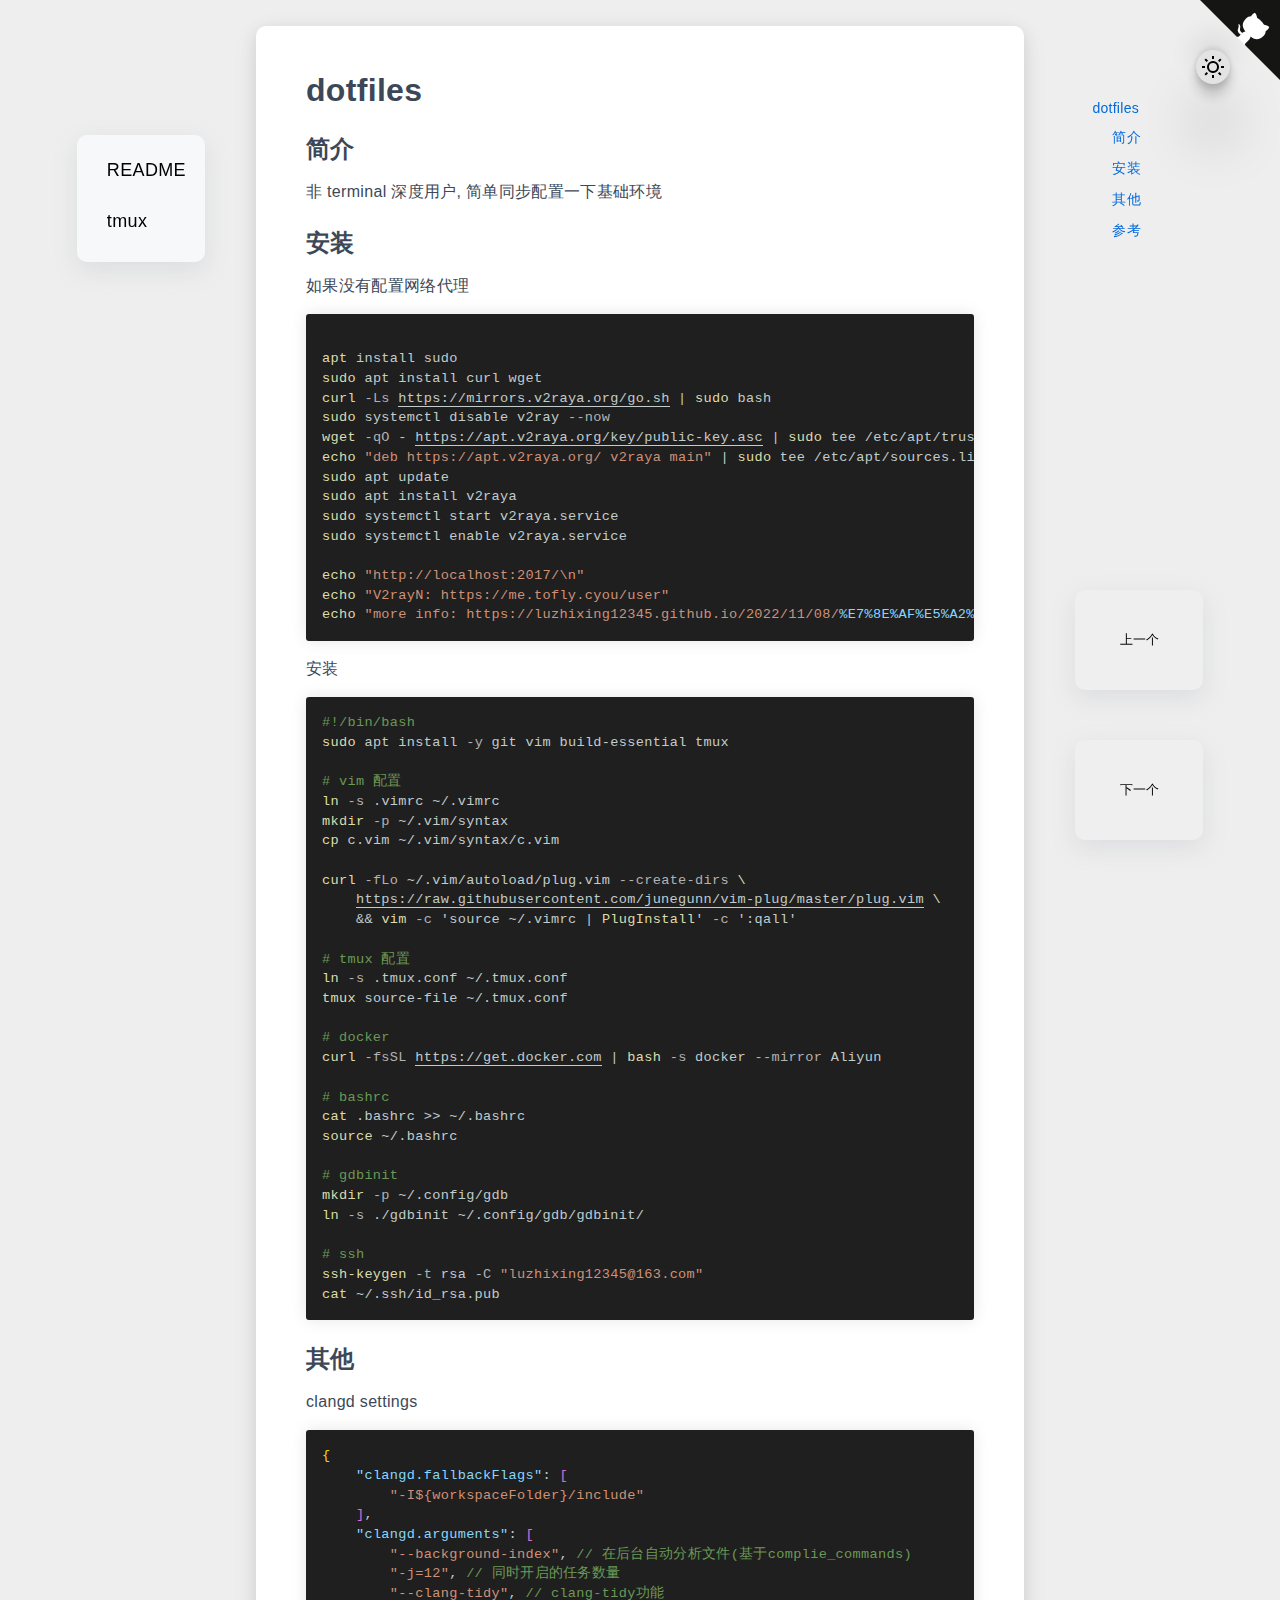
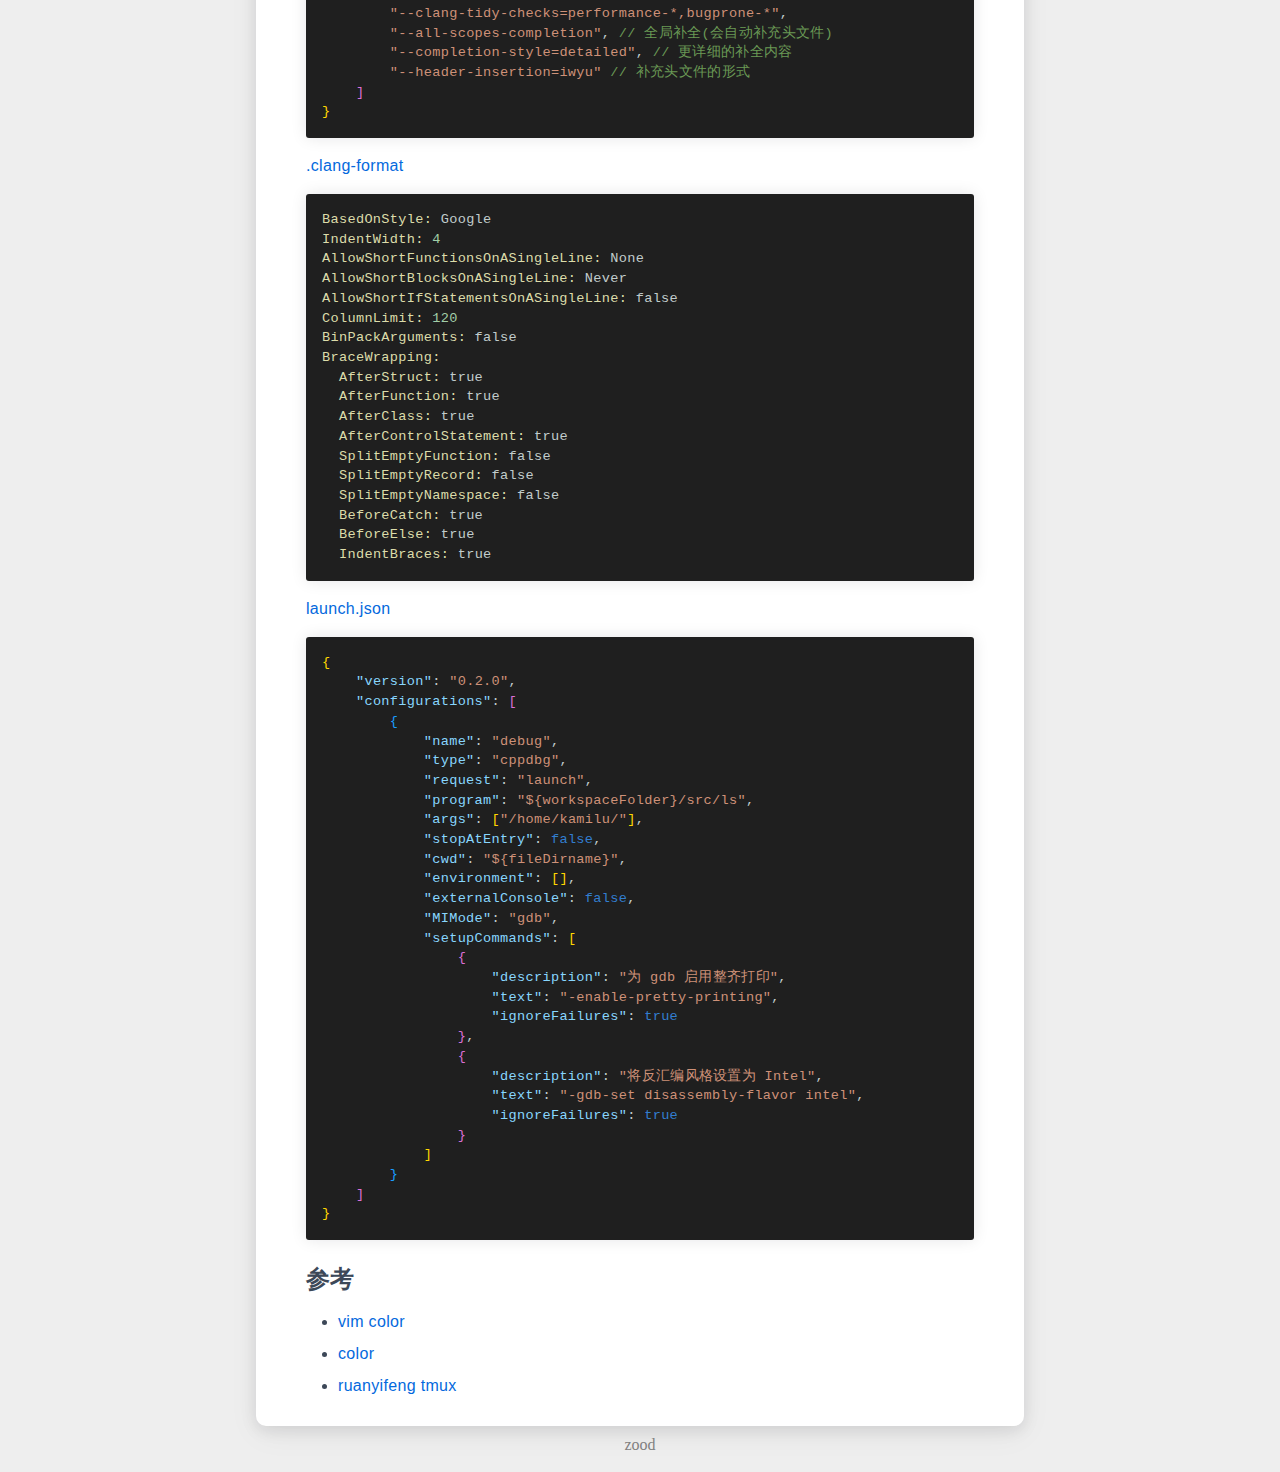
==== docs/articles/md-docs/README/index.html @ 0e67068f "[docs] : update tmux" ====
<!DOCTYPE html>
<html lang="en">

<head>
    <meta charset="UTF-8">
    <meta http-equiv="Content-Type" content="text/html; charset=utf-8" />
    <meta name="viewport" content="width=device-width, initial-scale=1.0">
    <title>
        Document
    </title>
    <link rel='stylesheet' href=../../../css/index.css />
    <link rel='stylesheet' href=../../../css/shell.css /><link rel='stylesheet' href=../../../css/json.css />
    <link rel="icon" href="https://raw.githubusercontent.com/learner-lu/picbed/master/logo.png">
</head>

<body class="light">
    <a href="https://github.com/luzhixing12345/dotfiles.git" target="_blank" class="github-corner" aria-label="View source on GitHub"><svg width="80" height="80" viewBox="0 0 250 250" style="fill:#151513; color:#fff; position: absolute; top: 0; border: 0; right: 0;" aria-hidden="true"><path d="M0,0 L115,115 L130,115 L142,142 L250,250 L250,0 Z"></path><path d="M128.3,109.0 C113.8,99.7 119.0,89.6 119.0,89.6 C122.0,82.7 120.5,78.6 120.5,78.6 C119.2,72.0 123.4,76.3 123.4,76.3 C127.3,80.9 125.5,87.3 125.5,87.3 C122.9,97.6 130.6,101.9 134.4,103.2" fill="currentColor" style="transform-origin: 130px 106px;" class="octo-arm"></path><path d="M115.0,115.0 C114.9,115.1 118.7,116.5 119.8,115.4 L133.7,101.6 C136.9,99.2 139.9,98.4 142.2,98.6 C133.8,88.0 127.5,74.4 143.8,58.0 C148.5,53.4 154.0,51.2 159.7,51.0 C160.3,49.4 163.2,43.6 171.4,40.1 C171.4,40.1 176.1,42.5 178.8,56.2 C183.1,58.6 187.2,61.8 190.9,65.4 C194.5,69.0 197.7,73.2 200.1,77.6 C213.8,80.2 216.3,84.9 216.3,84.9 C212.7,93.1 206.9,96.0 205.4,96.6 C205.1,102.4 203.0,107.8 198.3,112.5 C181.9,128.9 168.3,122.5 157.7,114.1 C157.9,116.9 156.7,120.9 152.7,124.9 L141.0,136.5 C139.8,137.7 141.6,141.9 141.8,141.8 Z" fill="currentColor" class="octo-body"></path></svg></a><style>.github-corner:hover .octo-arm{animation:octocat-wave 560ms ease-in-out}@keyframes octocat-wave{0%,100%{transform:rotate(0)}20%,60%{transform:rotate(-25deg)}40%,80%{transform:rotate(10deg)}}@media (max-width:500px){.github-corner:hover .octo-arm{animation:none}.github-corner .octo-arm{animation:octocat-wave 560ms ease-in-out}}</style>
    <div class="header-navigator"><ul><li><a href="#h1-0">dotfiles</a><ul><li><a href="#h2-1">简介</a></li></ul><ul><li><a href="#h2-2">安装</a></li></ul><ul><li><a href="#h2-3">其他</a></li></ul><ul><li><a href="#h2-4">参考</a></li></ul></li></ul></div><div class='markdown-body'><h1 id="h1-0">dotfiles</h1><h2 id="h2-1">简介</h2><p>非 terminal 深度用户, 简单同步配置一下基础环境</p><h2 id="h2-2">安装</h2><p>如果没有配置网络代理</p><pre class="language-shell"><code><span class="Token LF">
</span><span class="Token Program ID">apt</span><span class="Token SPACE"> </span><span class="Token ID">install</span><span class="Token SPACE"> </span><span class="Token ID">sudo</span><span class="Token LF">
</span><span class="Token Program ID">sudo</span><span class="Token SPACE"> </span><span class="Token ID">apt</span><span class="Token SPACE"> </span><span class="Token ID">install</span><span class="Token SPACE"> </span><span class="Token ID">curl</span><span class="Token SPACE"> </span><span class="Token ID">wget</span><span class="Token LF">
</span><span class="Token Program ID">curl</span><span class="Token SPACE"> </span><span class="Token OPTION">-Ls</span><span class="Token SPACE"> </span><span class="Url Token ID">https://mirrors.v2raya.org/go.sh</span><span class="Token SPACE"> </span><span class="Token PIPE">|</span><span class="Token SPACE"> </span><span class="Token Program ID">sudo</span><span class="Token SPACE"> </span><span class="Token ID">bash</span><span class="Token LF">
</span><span class="Token Program ID">sudo</span><span class="Token SPACE"> </span><span class="Token ID">systemctl</span><span class="Token SPACE"> </span><span class="Token ID">disable</span><span class="Token SPACE"> </span><span class="Token ID">v2ray</span><span class="Token SPACE"> </span><span class="Token OPTION">--now</span><span class="Token LF">
</span><span class="Token Program ID">wget</span><span class="Token SPACE"> </span><span class="Token OPTION">-qO</span><span class="Token SPACE"> </span><span class="Token MINUS">-</span><span class="Token SPACE"> </span><span class="Url Token ID">https://apt.v2raya.org/key/public-key.asc</span><span class="Token SPACE"> </span><span class="Token PIPE">|</span><span class="Token SPACE"> </span><span class="Token Program ID">sudo</span><span class="Token SPACE"> </span><span class="Token ID">tee</span><span class="Token SPACE"> </span><span class="Token PATH">/etc/apt/trusted.gpg.d/v2raya.asc</span><span class="Token LF">
</span><span class="Token Program ID">echo</span><span class="Token SPACE"> </span><span class="String Token STRING">&quot;deb https://apt.v2raya.org/ v2raya main&quot;</span><span class="Token SPACE"> </span><span class="Token PIPE">|</span><span class="Token SPACE"> </span><span class="Token Program ID">sudo</span><span class="Token SPACE"> </span><span class="Token ID">tee</span><span class="Token SPACE"> </span><span class="Token PATH">/etc/apt/sources.list.d/v2raya.list</span><span class="Token LF">
</span><span class="Token Program ID">sudo</span><span class="Token SPACE"> </span><span class="Token ID">apt</span><span class="Token SPACE"> </span><span class="Token ID">update</span><span class="Token LF">
</span><span class="Token Program ID">sudo</span><span class="Token SPACE"> </span><span class="Token ID">apt</span><span class="Token SPACE"> </span><span class="Token ID">install</span><span class="Token SPACE"> </span><span class="Token ID">v2raya</span><span class="Token LF">
</span><span class="Token Program ID">sudo</span><span class="Token SPACE"> </span><span class="Token ID">systemctl</span><span class="Token SPACE"> </span><span class="Token ID">start</span><span class="Token SPACE"> </span><span class="Token ID">v2raya.service</span><span class="Token LF">
</span><span class="Token Program ID">sudo</span><span class="Token SPACE"> </span><span class="Token ID">systemctl</span><span class="Token SPACE"> </span><span class="Token ID">enable</span><span class="Token SPACE"> </span><span class="Token ID">v2raya.service</span><span class="Token LF">
</span><span class="Token LF">
</span><span class="Token Program ID">echo</span><span class="Token SPACE"> </span><span class="String Token STRING">&quot;http://localhost:2017/</span><span class="String Token Control STRING">\n</span><span class="String Token STRING">&quot;</span><span class="Token LF">
</span><span class="Token Program ID">echo</span><span class="Token SPACE"> </span><span class="String Token STRING">&quot;V2rayN: https://me.tofly.cyou/user&quot;</span><span class="Token LF">
</span><span class="Token Program ID">echo</span><span class="Token SPACE"> </span><span class="String Token STRING">&quot;more info: https://luzhixing12345.github.io/2022/11/08/</span><span class="String Token Format STRING">%E7</span><span class="String Token Format STRING">%8E</span><span class="String Token Format STRING">%AF</span><span class="String Token Format STRING">%E5</span><span class="String Token Format STRING">%A2</span><span class="String Token Format STRING">%83</span><span class="String Token Format STRING">%E9</span><span class="String Token Format STRING">%85</span><span class="String Token Format STRING">%8</span><span class="String Token STRING">D</span><span class="String Token Format STRING">%E7</span><span class="String Token STRING">%BD</span><span class="String Token Format STRING">%AE</span><span class="String Token STRING">/Linux</span><span class="String Token Format STRING">%E4</span><span class="String Token STRING">%BB</span><span class="String Token Format STRING">%A3</span><span class="String Token Format STRING">%E7</span><span class="String Token Format STRING">%90</span><span class="String Token Format STRING">%86</span><span class="String Token Format STRING">%E9</span><span class="String Token Format STRING">%85</span><span class="String Token Format STRING">%8</span><span class="String Token STRING">D</span><span class="String Token Format STRING">%E7</span><span class="String Token STRING">%BD</span><span class="String Token Format STRING">%AE</span><span class="String Token STRING">/&quot;</span></code></pre><p>安装</p><pre class="language-shell"><code><span class="Token COMMENT">#!/bin/bash</span><span class="Token LF">
</span><span class="Token Program ID">sudo</span><span class="Token SPACE"> </span><span class="Token ID">apt</span><span class="Token SPACE"> </span><span class="Token ID">install</span><span class="Token SPACE"> </span><span class="Token OPTION">-y</span><span class="Token SPACE"> </span><span class="Token ID">git</span><span class="Token SPACE"> </span><span class="Token ID">vim</span><span class="Token SPACE"> </span><span class="Token ID">build-essential</span><span class="Token SPACE"> </span><span class="Token ID">tmux</span><span class="Token LF">
</span><span class="Token LF">
</span><span class="Token COMMENT"># vim 配置</span><span class="Token LF">
</span><span class="Token Program ID">ln</span><span class="Token SPACE"> </span><span class="Token OPTION">-s</span><span class="Token SPACE"> </span><span class="Token ID">.vimrc</span><span class="Token SPACE"> </span><span class="Token TILDE">~</span><span class="Token PATH">/.vimrc</span><span class="Token LF">
</span><span class="Token Program ID">mkdir</span><span class="Token SPACE"> </span><span class="Token OPTION">-p</span><span class="Token SPACE"> </span><span class="Token TILDE">~</span><span class="Token PATH">/.vim/syntax</span><span class="Token LF">
</span><span class="Token Program ID">cp</span><span class="Token SPACE"> </span><span class="Token ID">c.vim</span><span class="Token SPACE"> </span><span class="Token TILDE">~</span><span class="Token PATH">/.vim/syntax/c.vim</span><span class="Token LF">
</span><span class="Token LF">
</span><span class="Token Program ID">curl</span><span class="Token SPACE"> </span><span class="Token OPTION">-fLo</span><span class="Token SPACE"> </span><span class="Token TILDE">~</span><span class="Token PATH">/.vim/autoload/plug.vim</span><span class="Token SPACE"> </span><span class="Token OPTION">--create-dirs</span><span class="Token SPACE"> </span><span class="Token BACK_SLASH">\</span><span class="Token LF">
</span><span class="Token SPACE">    </span><span class="Url Token ID">https://raw.githubusercontent.com/junegunn/vim-plug/master/plug.vim</span><span class="Token SPACE"> </span><span class="Token BACK_SLASH">\</span><span class="Token LF">
</span><span class="Token SPACE">    </span><span class="Token AND">&amp;&amp;</span><span class="Token SPACE"> </span><span class="Token Program ID">vim</span><span class="Token SPACE"> </span><span class="Token OPTION">-c</span><span class="Token SPACE"> </span><span class="Token APOSTROPHE">&#x27;</span><span class="Token ID">source</span><span class="Token SPACE"> </span><span class="Token TILDE">~</span><span class="Token PATH">/.vimrc</span><span class="Token SPACE"> </span><span class="Token PIPE">|</span><span class="Token SPACE"> </span><span class="Token Program ID">PlugInstall</span><span class="Token APOSTROPHE">&#x27;</span><span class="Token SPACE"> </span><span class="Token OPTION">-c</span><span class="Token SPACE"> </span><span class="Token APOSTROPHE">&#x27;</span><span class="Token COLON">:</span><span class="Token ID">qall</span><span class="Token APOSTROPHE">&#x27;</span><span class="Token LF">
</span><span class="Token LF">
</span><span class="Token COMMENT"># tmux 配置</span><span class="Token LF">
</span><span class="Token Program ID">ln</span><span class="Token SPACE"> </span><span class="Token OPTION">-s</span><span class="Token SPACE"> </span><span class="Token ID">.tmux.conf</span><span class="Token SPACE"> </span><span class="Token TILDE">~</span><span class="Token PATH">/.tmux.conf</span><span class="Token LF">
</span><span class="Token Program ID">tmux</span><span class="Token SPACE"> </span><span class="Token ID">source-file</span><span class="Token SPACE"> </span><span class="Token TILDE">~</span><span class="Token PATH">/.tmux.conf</span><span class="Token LF">
</span><span class="Token LF">
</span><span class="Token COMMENT"># docker</span><span class="Token LF">
</span><span class="Token Program ID">curl</span><span class="Token SPACE"> </span><span class="Token OPTION">-fsSL</span><span class="Token SPACE"> </span><span class="Url Token ID">https://get.docker.com</span><span class="Token SPACE"> </span><span class="Token PIPE">|</span><span class="Token SPACE"> </span><span class="Token Program ID">bash</span><span class="Token SPACE"> </span><span class="Token OPTION">-s</span><span class="Token SPACE"> </span><span class="Token ID">docker</span><span class="Token SPACE"> </span><span class="Token OPTION">--mirror</span><span class="Token SPACE"> </span><span class="Token ID">Aliyun</span><span class="Token LF">
</span><span class="Token LF">
</span><span class="Token COMMENT"># bashrc</span><span class="Token LF">
</span><span class="Token Program ID">cat</span><span class="Token SPACE"> </span><span class="Token ID">.bashrc</span><span class="Token SPACE"> </span><span class="Token SHR">&gt;&gt;</span><span class="Token SPACE"> </span><span class="Token TILDE">~</span><span class="Token PATH">/.bashrc</span><span class="Token LF">
</span><span class="Token Program ID">source</span><span class="Token SPACE"> </span><span class="Token TILDE">~</span><span class="Token PATH">/.bashrc</span><span class="Token LF">
</span><span class="Token LF">
</span><span class="Token COMMENT"># gdbinit</span><span class="Token LF">
</span><span class="Token Program ID">mkdir</span><span class="Token SPACE"> </span><span class="Token OPTION">-p</span><span class="Token SPACE"> </span><span class="Token TILDE">~</span><span class="Token PATH">/.config/gdb</span><span class="Token LF">
</span><span class="Token Program ID">ln</span><span class="Token SPACE"> </span><span class="Token OPTION">-s</span><span class="Token SPACE"> </span><span class="Token PATH">./gdbinit</span><span class="Token SPACE"> </span><span class="Token TILDE">~</span><span class="Token PATH">/.config/gdb/gdbinit/</span><span class="Token LF">
</span><span class="Token LF">
</span><span class="Token COMMENT"># ssh</span><span class="Token LF">
</span><span class="Token Program ID">ssh-keygen</span><span class="Token SPACE"> </span><span class="Token OPTION">-t</span><span class="Token SPACE"> </span><span class="Token ID">rsa</span><span class="Token SPACE"> </span><span class="Token OPTION">-C</span><span class="Token SPACE"> </span><span class="String Token STRING">&quot;luzhixing12345@163.com&quot;</span><span class="Token LF">
</span><span class="Token Program ID">cat</span><span class="Token SPACE"> </span><span class="Token TILDE">~</span><span class="Token PATH">/.ssh/id_rsa.pub</span><span class="Token LF">
</span></code></pre><h2 id="h2-3">其他</h2><p>clangd settings</p><pre class="language-json"><code><span class="Token BraceDepth-0 Object LCURLY_BRACE">{</span><span class="Token Object LF">
</span><span class="Token Object SPACE">    </span><span class="String Token Pair Key STRING">&quot;clangd.fallbackFlags&quot;</span><span class="Token Pair COLON">:</span><span class="Token Pair SPACE"> </span><span class="BraceDepth-1 Token Pair Array LSQUAR_PAREN">[</span><span class="Token Pair Array LF">
</span><span class="Token Pair Array SPACE">        </span><span class="String Token STRING">&quot;-I${workspaceFolder}/include&quot;</span><span class="String Token LF">
</span><span class="String Token SPACE">    </span><span class="BraceDepth-1 Token Pair Array RSQUAR_PAREN">]</span><span class="Token Object COMMA">,</span><span class="Token Object LF">
</span><span class="Token Object SPACE">    </span><span class="String Token Pair Key STRING">&quot;clangd.arguments&quot;</span><span class="Token Pair COLON">:</span><span class="Token Pair SPACE"> </span><span class="BraceDepth-1 Token Pair Array LSQUAR_PAREN">[</span><span class="Token Pair Array LF">
</span><span class="Token Pair Array SPACE">        </span><span class="String Token STRING">&quot;--background-index&quot;</span><span class="Token Pair Array COMMA">,</span><span class="Token Pair Array SPACE"> </span><span class="Token Pair Array COMMENT">// 在后台自动分析文件(基于complie_commands)</span><span class="Token Pair Array LF">
</span><span class="Token Pair Array SPACE">        </span><span class="String Token STRING">&quot;-j=12&quot;</span><span class="Token Pair Array COMMA">,</span><span class="Token Pair Array SPACE"> </span><span class="Token Pair Array COMMENT">// 同时开启的任务数量</span><span class="Token Pair Array LF">
</span><span class="Token Pair Array SPACE">        </span><span class="String Token STRING">&quot;--clang-tidy&quot;</span><span class="Token Pair Array COMMA">,</span><span class="Token Pair Array SPACE"> </span><span class="Token Pair Array COMMENT">// clang-tidy功能</span><span class="Token Pair Array LF">
</span><span class="Token Pair Array SPACE">        </span><span class="String Token STRING">&quot;--clang-tidy-checks=performance-*,bugprone-*&quot;</span><span class="Token Pair Array COMMA">,</span><span class="Token Pair Array LF">
</span><span class="Token Pair Array SPACE">        </span><span class="String Token STRING">&quot;--all-scopes-completion&quot;</span><span class="Token Pair Array COMMA">,</span><span class="Token Pair Array SPACE"> </span><span class="Token Pair Array COMMENT">// 全局补全(会自动补充头文件)</span><span class="Token Pair Array LF">
</span><span class="Token Pair Array SPACE">        </span><span class="String Token STRING">&quot;--completion-style=detailed&quot;</span><span class="Token Pair Array COMMA">,</span><span class="Token Pair Array SPACE"> </span><span class="Token Pair Array COMMENT">// 更详细的补全内容</span><span class="Token Pair Array LF">
</span><span class="Token Pair Array SPACE">        </span><span class="String Token STRING">&quot;--header-insertion=iwyu&quot;</span><span class="String Token SPACE"> </span><span class="String Token COMMENT">// 补充头文件的形式</span><span class="String Token LF">
</span><span class="String Token SPACE">    </span><span class="BraceDepth-1 Token Pair Array RSQUAR_PAREN">]</span><span class="Token Pair Array LF">
</span><span class="Token BraceDepth-0 Object RCURLY_BRACE">}</span></code></pre><p><a href="./.clang-format" target="_blank">.clang-format</a></p><pre class="language-shell"><code><span class="Token Program ID">BasedOnStyle:</span><span class="Token SPACE"> </span><span class="Token ID">Google</span><span class="Token LF">
</span><span class="Token Program ID">IndentWidth:</span><span class="Token SPACE"> </span><span class="Token NUMBER">4</span><span class="Token LF">
</span><span class="Token Program ID">AllowShortFunctionsOnASingleLine:</span><span class="Token SPACE"> </span><span class="Token ID">None</span><span class="Token LF">
</span><span class="Token Program ID">AllowShortBlocksOnASingleLine:</span><span class="Token SPACE"> </span><span class="Token ID">Never</span><span class="Token LF">
</span><span class="Token Program ID">AllowShortIfStatementsOnASingleLine:</span><span class="Token SPACE"> </span><span class="Token ID">false</span><span class="Token LF">
</span><span class="Token Program ID">ColumnLimit:</span><span class="Token SPACE"> </span><span class="Token NUMBER">120</span><span class="Token LF">
</span><span class="Token Program ID">BinPackArguments:</span><span class="Token SPACE"> </span><span class="Token ID">false</span><span class="Token LF">
</span><span class="Token Program ID">BraceWrapping:</span><span class="Token LF">
</span><span class="Token SPACE">  </span><span class="Token Program ID">AfterStruct:</span><span class="Token SPACE"> </span><span class="Token ID">true</span><span class="Token LF">
</span><span class="Token SPACE">  </span><span class="Token Program ID">AfterFunction:</span><span class="Token SPACE"> </span><span class="Token ID">true</span><span class="Token LF">
</span><span class="Token SPACE">  </span><span class="Token Program ID">AfterClass:</span><span class="Token SPACE"> </span><span class="Token ID">true</span><span class="Token LF">
</span><span class="Token SPACE">  </span><span class="Token Program ID">AfterControlStatement:</span><span class="Token SPACE"> </span><span class="Token ID">true</span><span class="Token LF">
</span><span class="Token SPACE">  </span><span class="Token Program ID">SplitEmptyFunction:</span><span class="Token SPACE"> </span><span class="Token ID">false</span><span class="Token LF">
</span><span class="Token SPACE">  </span><span class="Token Program ID">SplitEmptyRecord:</span><span class="Token SPACE"> </span><span class="Token ID">false</span><span class="Token LF">
</span><span class="Token SPACE">  </span><span class="Token Program ID">SplitEmptyNamespace:</span><span class="Token SPACE"> </span><span class="Token ID">false</span><span class="Token LF">
</span><span class="Token SPACE">  </span><span class="Token Program ID">BeforeCatch:</span><span class="Token SPACE"> </span><span class="Token ID">true</span><span class="Token LF">
</span><span class="Token SPACE">  </span><span class="Token Program ID">BeforeElse:</span><span class="Token SPACE"> </span><span class="Token ID">true</span><span class="Token LF">
</span><span class="Token SPACE">  </span><span class="Token Program ID">IndentBraces:</span><span class="Token SPACE"> </span><span class="Token ID">true</span></code></pre><p><a href="./.vscode/launch.json" target="_blank">launch.json</a></p><pre class="language-json"><code><span class="Token BraceDepth-0 Object LCURLY_BRACE">{</span><span class="Token Object LF">
</span><span class="Token Object SPACE">    </span><span class="String Token Pair Key STRING">&quot;version&quot;</span><span class="Token Pair COLON">:</span><span class="Token Pair SPACE"> </span><span class="String Token Pair STRING">&quot;0.2.0&quot;</span><span class="Token Object COMMA">,</span><span class="Token Object LF">
</span><span class="Token Object SPACE">    </span><span class="String Token Pair Key STRING">&quot;configurations&quot;</span><span class="Token Pair COLON">:</span><span class="Token Pair SPACE"> </span><span class="BraceDepth-1 Token Pair Array LSQUAR_PAREN">[</span><span class="Token Pair Array LF">
</span><span class="Token Pair Array SPACE">        </span><span class="BraceDepth-2 Token Object LCURLY_BRACE">{</span><span class="Token Object LF">
</span><span class="Token Object SPACE">            </span><span class="String Token Pair Key STRING">&quot;name&quot;</span><span class="Token Pair COLON">:</span><span class="Token Pair SPACE"> </span><span class="String Token Pair STRING">&quot;debug&quot;</span><span class="Token Object COMMA">,</span><span class="Token Object LF">
</span><span class="Token Object SPACE">            </span><span class="String Token Pair Key STRING">&quot;type&quot;</span><span class="Token Pair COLON">:</span><span class="Token Pair SPACE"> </span><span class="String Token Pair STRING">&quot;cppdbg&quot;</span><span class="Token Object COMMA">,</span><span class="Token Object LF">
</span><span class="Token Object SPACE">            </span><span class="String Token Pair Key STRING">&quot;request&quot;</span><span class="Token Pair COLON">:</span><span class="Token Pair SPACE"> </span><span class="String Token Pair STRING">&quot;launch&quot;</span><span class="Token Object COMMA">,</span><span class="Token Object LF">
</span><span class="Token Object SPACE">            </span><span class="String Token Pair Key STRING">&quot;program&quot;</span><span class="Token Pair COLON">:</span><span class="Token Pair SPACE"> </span><span class="String Token Pair STRING">&quot;${workspaceFolder}/src/ls&quot;</span><span class="Token Object COMMA">,</span><span class="Token Object LF">
</span><span class="Token Object SPACE">            </span><span class="String Token Pair Key STRING">&quot;args&quot;</span><span class="Token Pair COLON">:</span><span class="Token Pair SPACE"> </span><span class="BraceDepth-0 Token Pair Array LSQUAR_PAREN">[</span><span class="String Token STRING">&quot;/home/kamilu/&quot;</span><span class="BraceDepth-0 Token Pair Array RSQUAR_PAREN">]</span><span class="Token Object COMMA">,</span><span class="Token Object LF">
</span><span class="Token Object SPACE">            </span><span class="String Token Pair Key STRING">&quot;stopAtEntry&quot;</span><span class="Token Pair COLON">:</span><span class="Token Pair SPACE"> </span><span class="Token Pair Keyword FALSE">false</span><span class="Token Object COMMA">,</span><span class="Token Object LF">
</span><span class="Token Object SPACE">            </span><span class="String Token Pair Key STRING">&quot;cwd&quot;</span><span class="Token Pair COLON">:</span><span class="Token Pair SPACE"> </span><span class="String Token Pair STRING">&quot;${fileDirname}&quot;</span><span class="Token Object COMMA">,</span><span class="Token Object LF">
</span><span class="Token Object SPACE">            </span><span class="String Token Pair Key STRING">&quot;environment&quot;</span><span class="Token Pair COLON">:</span><span class="Token Pair SPACE"> </span><span class="BraceDepth-0 Token Pair Array LSQUAR_PAREN">[</span><span class="BraceDepth-0 Token Pair Array RSQUAR_PAREN">]</span><span class="Token Object COMMA">,</span><span class="Token Object LF">
</span><span class="Token Object SPACE">            </span><span class="String Token Pair Key STRING">&quot;externalConsole&quot;</span><span class="Token Pair COLON">:</span><span class="Token Pair SPACE"> </span><span class="Token Pair Keyword FALSE">false</span><span class="Token Object COMMA">,</span><span class="Token Object LF">
</span><span class="Token Object SPACE">            </span><span class="String Token Pair Key STRING">&quot;MIMode&quot;</span><span class="Token Pair COLON">:</span><span class="Token Pair SPACE"> </span><span class="String Token Pair STRING">&quot;gdb&quot;</span><span class="Token Object COMMA">,</span><span class="Token Object LF">
</span><span class="Token Object SPACE">            </span><span class="String Token Pair Key STRING">&quot;setupCommands&quot;</span><span class="Token Pair COLON">:</span><span class="Token Pair SPACE"> </span><span class="BraceDepth-0 Token Pair Array LSQUAR_PAREN">[</span><span class="Token Pair Array LF">
</span><span class="Token Pair Array SPACE">                </span><span class="BraceDepth-1 Token Object LCURLY_BRACE">{</span><span class="Token Object LF">
</span><span class="Token Object SPACE">                    </span><span class="String Token Pair Key STRING">&quot;description&quot;</span><span class="Token Pair COLON">:</span><span class="Token Pair SPACE"> </span><span class="String Token Pair STRING">&quot;为 gdb 启用整齐打印&quot;</span><span class="Token Object COMMA">,</span><span class="Token Object LF">
</span><span class="Token Object SPACE">                    </span><span class="String Token Pair Key STRING">&quot;text&quot;</span><span class="Token Pair COLON">:</span><span class="Token Pair SPACE"> </span><span class="String Token Pair STRING">&quot;-enable-pretty-printing&quot;</span><span class="Token Object COMMA">,</span><span class="Token Object LF">
</span><span class="Token Object SPACE">                    </span><span class="String Token Pair Key STRING">&quot;ignoreFailures&quot;</span><span class="Token Pair COLON">:</span><span class="Token Pair SPACE"> </span><span class="Token Pair Keyword TRUE">true</span><span class="Token Pair Keyword LF">
</span><span class="Token Pair Keyword SPACE">                </span><span class="BraceDepth-1 Token Object RCURLY_BRACE">}</span><span class="Token Pair Array COMMA">,</span><span class="Token Pair Array LF">
</span><span class="Token Pair Array SPACE">                </span><span class="BraceDepth-1 Token Object LCURLY_BRACE">{</span><span class="Token Object LF">
</span><span class="Token Object SPACE">                    </span><span class="String Token Pair Key STRING">&quot;description&quot;</span><span class="Token Pair COLON">:</span><span class="Token Pair SPACE"> </span><span class="String Token Pair STRING">&quot;将反汇编风格设置为 Intel&quot;</span><span class="Token Object COMMA">,</span><span class="Token Object LF">
</span><span class="Token Object SPACE">                    </span><span class="String Token Pair Key STRING">&quot;text&quot;</span><span class="Token Pair COLON">:</span><span class="Token Pair SPACE"> </span><span class="String Token Pair STRING">&quot;-gdb-set disassembly-flavor intel&quot;</span><span class="Token Object COMMA">,</span><span class="Token Object LF">
</span><span class="Token Object SPACE">                    </span><span class="String Token Pair Key STRING">&quot;ignoreFailures&quot;</span><span class="Token Pair COLON">:</span><span class="Token Pair SPACE"> </span><span class="Token Pair Keyword TRUE">true</span><span class="Token Pair Keyword LF">
</span><span class="Token Pair Keyword SPACE">                </span><span class="BraceDepth-1 Token Object RCURLY_BRACE">}</span><span class="Token Object LF">
</span><span class="Token Object SPACE">            </span><span class="BraceDepth-0 Token Pair Array RSQUAR_PAREN">]</span><span class="Token Pair Array LF">
</span><span class="Token Pair Array SPACE">        </span><span class="BraceDepth-2 Token Object RCURLY_BRACE">}</span><span class="Token Object LF">
</span><span class="Token Object SPACE">    </span><span class="BraceDepth-1 Token Pair Array RSQUAR_PAREN">]</span><span class="Token Pair Array LF">
</span><span class="Token BraceDepth-0 Object RCURLY_BRACE">}</span></code></pre><h2 id="h2-4">参考</h2><ul><li><a href="https://vim.fandom.com/wiki/Xterm256_color_names_for_console_Vim" target="_blank">vim color</a></li></ul><ul><li><a href="https://www.ditig.com/256-colors-cheat-sheet" target="_blank">color</a></li></ul><ul><li><a href="https://www.ruanyifeng.com/blog/2019/10/tmux.html" target="_blank">ruanyifeng tmux</a></li></ul></div>
    <div class="dir-tree"><ul><li><a href="../../md-docs/README" >README</a></li></ul><ul><li><a href="../../md-docs/tmux" >tmux</a></li></ul></div>
    <div class="zood"><a class="" href="https://github.com/luzhixing12345/zood" target="_blank">zood</a></div>
    <script type="text/javascript" src="../../../js/next_front.js"></script><script>addLink(".","../../md-docs/tmux","ab")</script><script type="text/javascript" src="../../../js/change_mode.js"></script><script>addChangeModeButton("../../../img/sun.png","../../../img/moon.png")</script><script type="text/javascript" src="../../../js/copy_code.js"></script><script>addCodeCopy("../../../img/before_copy.png","../../../img/after_copy.png")</script><script type="text/javascript" src="../../../js/navigator.js"></script><script type="text/javascript" src="../../../js/picture_preview.js"></script><script type="text/javascript" src="../../../js/global_js_configuration.js"></script>
</body>

</html>
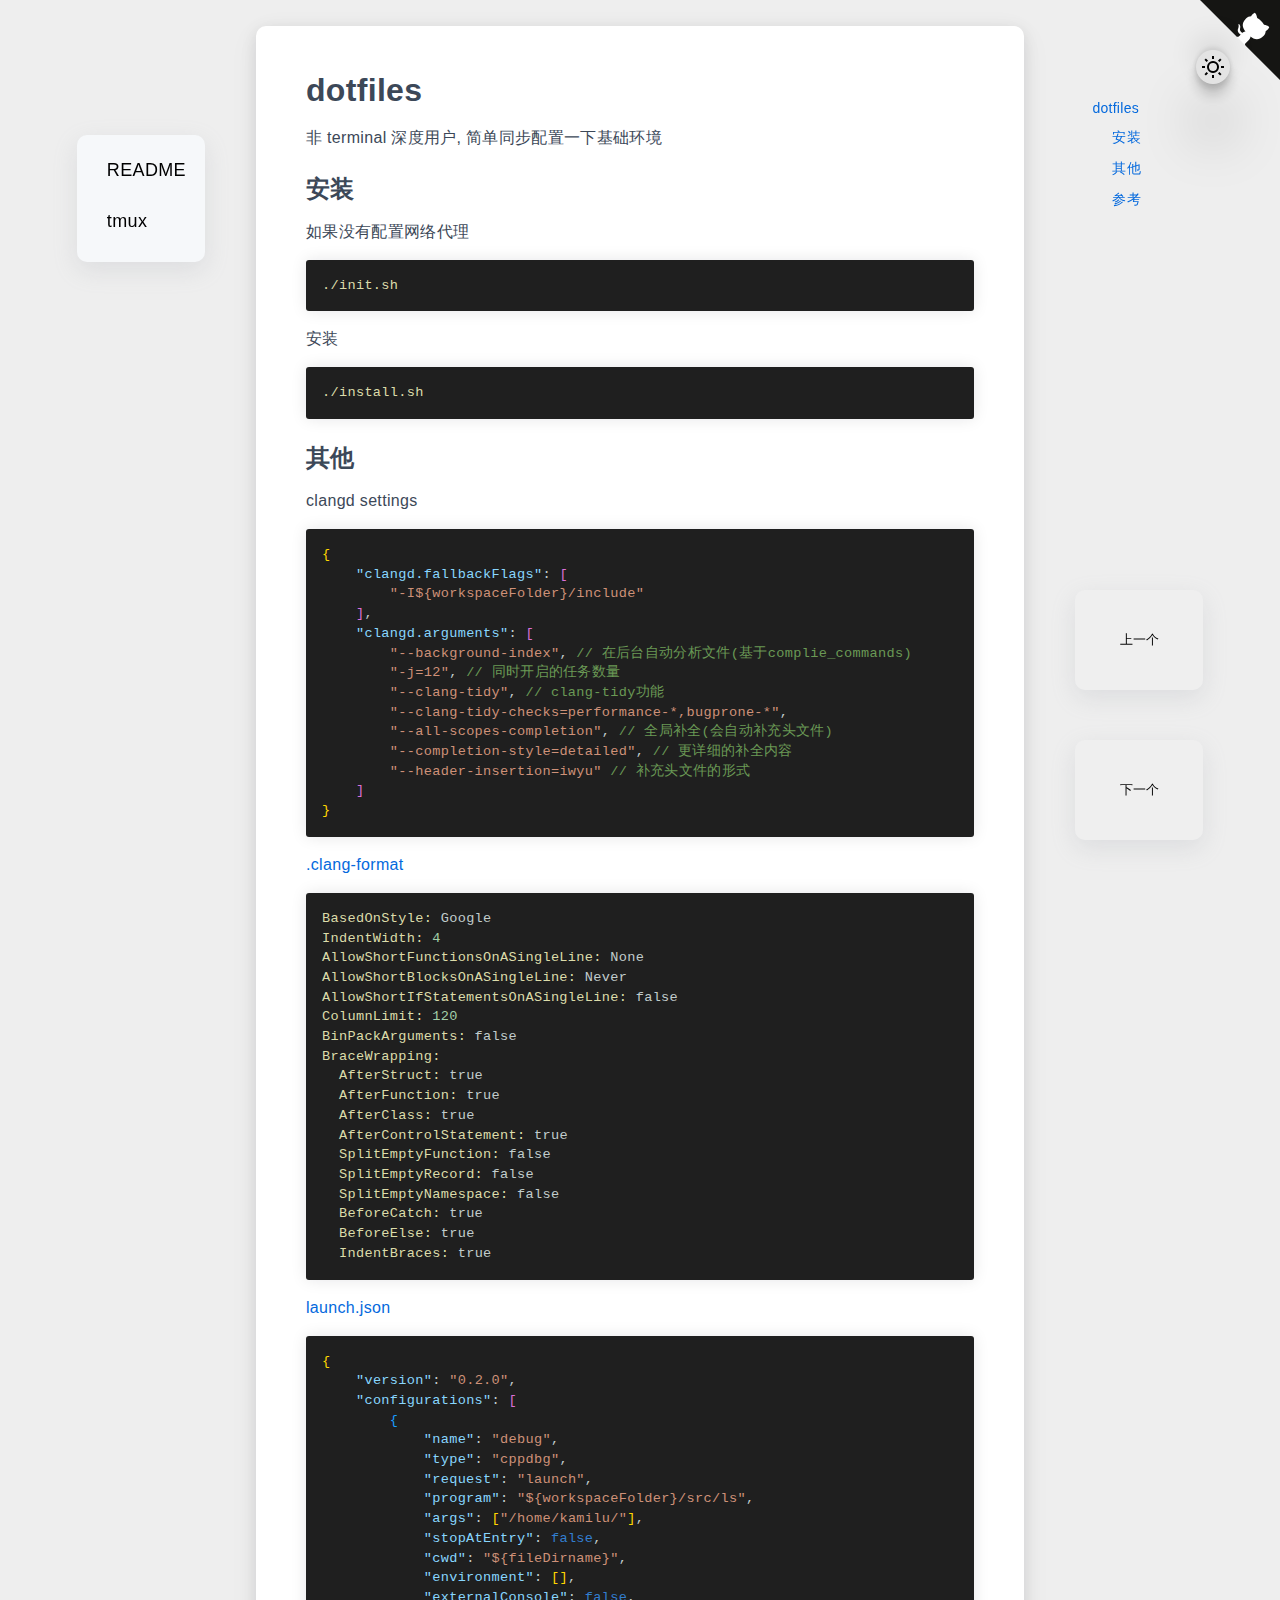
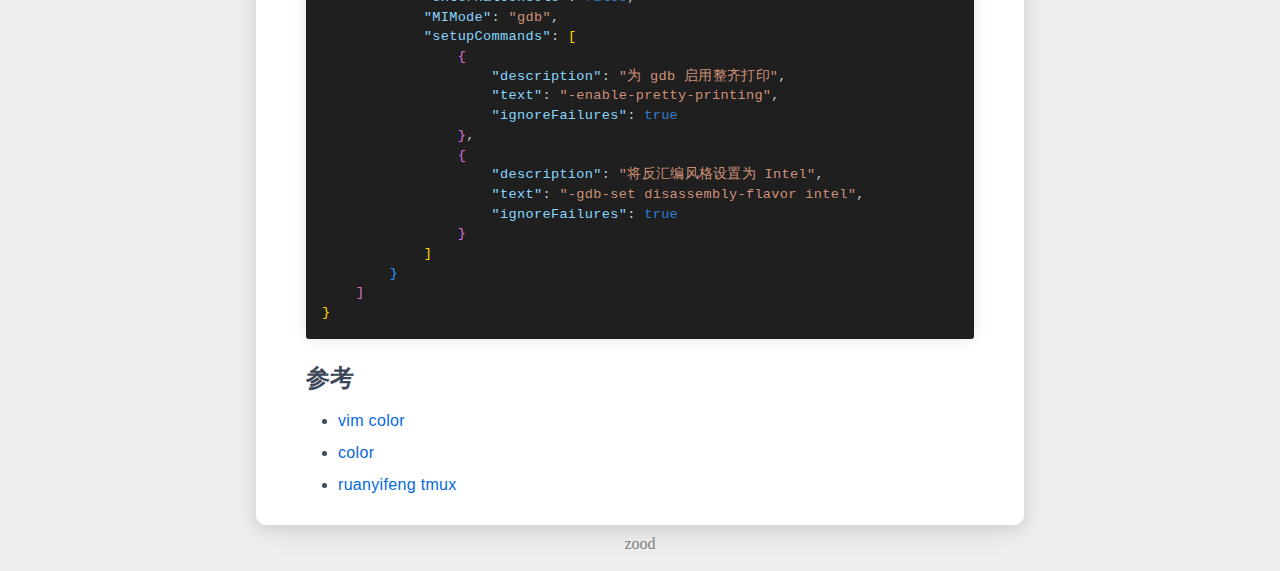
==== commit c25dc8f3: "[docs] : update" ====
--- a/docs/articles/md-docs/README/index.html
+++ b/docs/articles/md-docs/README/index.html
@@ -15,64 +15,20 @@
 
 <body class="light">
     <a href="https://github.com/luzhixing12345/dotfiles.git" target="_blank" class="github-corner" aria-label="View source on GitHub"><svg width="80" height="80" viewBox="0 0 250 250" style="fill:#151513; color:#fff; position: absolute; top: 0; border: 0; right: 0;" aria-hidden="true"><path d="M0,0 L115,115 L130,115 L142,142 L250,250 L250,0 Z"></path><path d="M128.3,109.0 C113.8,99.7 119.0,89.6 119.0,89.6 C122.0,82.7 120.5,78.6 120.5,78.6 C119.2,72.0 123.4,76.3 123.4,76.3 C127.3,80.9 125.5,87.3 125.5,87.3 C122.9,97.6 130.6,101.9 134.4,103.2" fill="currentColor" style="transform-origin: 130px 106px;" class="octo-arm"></path><path d="M115.0,115.0 C114.9,115.1 118.7,116.5 119.8,115.4 L133.7,101.6 C136.9,99.2 139.9,98.4 142.2,98.6 C133.8,88.0 127.5,74.4 143.8,58.0 C148.5,53.4 154.0,51.2 159.7,51.0 C160.3,49.4 163.2,43.6 171.4,40.1 C171.4,40.1 176.1,42.5 178.8,56.2 C183.1,58.6 187.2,61.8 190.9,65.4 C194.5,69.0 197.7,73.2 200.1,77.6 C213.8,80.2 216.3,84.9 216.3,84.9 C212.7,93.1 206.9,96.0 205.4,96.6 C205.1,102.4 203.0,107.8 198.3,112.5 C181.9,128.9 168.3,122.5 157.7,114.1 C157.9,116.9 156.7,120.9 152.7,124.9 L141.0,136.5 C139.8,137.7 141.6,141.9 141.8,141.8 Z" fill="currentColor" class="octo-body"></path></svg></a><style>.github-corner:hover .octo-arm{animation:octocat-wave 560ms ease-in-out}@keyframes octocat-wave{0%,100%{transform:rotate(0)}20%,60%{transform:rotate(-25deg)}40%,80%{transform:rotate(10deg)}}@media (max-width:500px){.github-corner:hover .octo-arm{animation:none}.github-corner .octo-arm{animation:octocat-wave 560ms ease-in-out}}</style>
-    <div class="header-navigator"><ul><li><a href="#h1-0">dotfiles</a><ul><li><a href="#h2-1">简介</a></li></ul><ul><li><a href="#h2-2">安装</a></li></ul><ul><li><a href="#h2-3">其他</a></li></ul><ul><li><a href="#h2-4">参考</a></li></ul></li></ul></div><div class='markdown-body'><h1 id="h1-0">dotfiles</h1><h2 id="h2-1">简介</h2><p>非 terminal 深度用户, 简单同步配置一下基础环境</p><h2 id="h2-2">安装</h2><p>如果没有配置网络代理</p><pre class="language-shell"><code><span class="Token LF">
-</span><span class="Token Program ID">apt</span><span class="Token SPACE"> </span><span class="Token ID">install</span><span class="Token SPACE"> </span><span class="Token ID">sudo</span><span class="Token LF">
-</span><span class="Token Program ID">sudo</span><span class="Token SPACE"> </span><span class="Token ID">apt</span><span class="Token SPACE"> </span><span class="Token ID">install</span><span class="Token SPACE"> </span><span class="Token ID">curl</span><span class="Token SPACE"> </span><span class="Token ID">wget</span><span class="Token LF">
-</span><span class="Token Program ID">curl</span><span class="Token SPACE"> </span><span class="Token OPTION">-Ls</span><span class="Token SPACE"> </span><span class="Url Token ID">https://mirrors.v2raya.org/go.sh</span><span class="Token SPACE"> </span><span class="Token PIPE">|</span><span class="Token SPACE"> </span><span class="Token Program ID">sudo</span><span class="Token SPACE"> </span><span class="Token ID">bash</span><span class="Token LF">
-</span><span class="Token Program ID">sudo</span><span class="Token SPACE"> </span><span class="Token ID">systemctl</span><span class="Token SPACE"> </span><span class="Token ID">disable</span><span class="Token SPACE"> </span><span class="Token ID">v2ray</span><span class="Token SPACE"> </span><span class="Token OPTION">--now</span><span class="Token LF">
-</span><span class="Token Program ID">wget</span><span class="Token SPACE"> </span><span class="Token OPTION">-qO</span><span class="Token SPACE"> </span><span class="Token MINUS">-</span><span class="Token SPACE"> </span><span class="Url Token ID">https://apt.v2raya.org/key/public-key.asc</span><span class="Token SPACE"> </span><span class="Token PIPE">|</span><span class="Token SPACE"> </span><span class="Token Program ID">sudo</span><span class="Token SPACE"> </span><span class="Token ID">tee</span><span class="Token SPACE"> </span><span class="Token PATH">/etc/apt/trusted.gpg.d/v2raya.asc</span><span class="Token LF">
-</span><span class="Token Program ID">echo</span><span class="Token SPACE"> </span><span class="String Token STRING">&quot;deb https://apt.v2raya.org/ v2raya main&quot;</span><span class="Token SPACE"> </span><span class="Token PIPE">|</span><span class="Token SPACE"> </span><span class="Token Program ID">sudo</span><span class="Token SPACE"> </span><span class="Token ID">tee</span><span class="Token SPACE"> </span><span class="Token PATH">/etc/apt/sources.list.d/v2raya.list</span><span class="Token LF">
-</span><span class="Token Program ID">sudo</span><span class="Token SPACE"> </span><span class="Token ID">apt</span><span class="Token SPACE"> </span><span class="Token ID">update</span><span class="Token LF">
-</span><span class="Token Program ID">sudo</span><span class="Token SPACE"> </span><span class="Token ID">apt</span><span class="Token SPACE"> </span><span class="Token ID">install</span><span class="Token SPACE"> </span><span class="Token ID">v2raya</span><span class="Token LF">
-</span><span class="Token Program ID">sudo</span><span class="Token SPACE"> </span><span class="Token ID">systemctl</span><span class="Token SPACE"> </span><span class="Token ID">start</span><span class="Token SPACE"> </span><span class="Token ID">v2raya.service</span><span class="Token LF">
-</span><span class="Token Program ID">sudo</span><span class="Token SPACE"> </span><span class="Token ID">systemctl</span><span class="Token SPACE"> </span><span class="Token ID">enable</span><span class="Token SPACE"> </span><span class="Token ID">v2raya.service</span><span class="Token LF">
-</span><span class="Token LF">
-</span><span class="Token Program ID">echo</span><span class="Token SPACE"> </span><span class="String Token STRING">&quot;http://localhost:2017/</span><span class="String Token Control STRING">\n</span><span class="String Token STRING">&quot;</span><span class="Token LF">
-</span><span class="Token Program ID">echo</span><span class="Token SPACE"> </span><span class="String Token STRING">&quot;V2rayN: https://me.tofly.cyou/user&quot;</span><span class="Token LF">
-</span><span class="Token Program ID">echo</span><span class="Token SPACE"> </span><span class="String Token STRING">&quot;more info: https://luzhixing12345.github.io/2022/11/08/</span><span class="String Token Format STRING">%E7</span><span class="String Token Format STRING">%8E</span><span class="String Token Format STRING">%AF</span><span class="String Token Format STRING">%E5</span><span class="String Token Format STRING">%A2</span><span class="String Token Format STRING">%83</span><span class="String Token Format STRING">%E9</span><span class="String Token Format STRING">%85</span><span class="String Token Format STRING">%8</span><span class="String Token STRING">D</span><span class="String Token Format STRING">%E7</span><span class="String Token STRING">%BD</span><span class="String Token Format STRING">%AE</span><span class="String Token STRING">/Linux</span><span class="String Token Format STRING">%E4</span><span class="String Token STRING">%BB</span><span class="String Token Format STRING">%A3</span><span class="String Token Format STRING">%E7</span><span class="String Token Format STRING">%90</span><span class="String Token Format STRING">%86</span><span class="String Token Format STRING">%E9</span><span class="String Token Format STRING">%85</span><span class="String Token Format STRING">%8</span><span class="String Token STRING">D</span><span class="String Token Format STRING">%E7</span><span class="String Token STRING">%BD</span><span class="String Token Format STRING">%AE</span><span class="String Token STRING">/&quot;</span></code></pre><p>安装</p><pre class="language-shell"><code><span class="Token COMMENT">#!/bin/bash</span><span class="Token LF">
-</span><span class="Token Program ID">sudo</span><span class="Token SPACE"> </span><span class="Token ID">apt</span><span class="Token SPACE"> </span><span class="Token ID">install</span><span class="Token SPACE"> </span><span class="Token OPTION">-y</span><span class="Token SPACE"> </span><span class="Token ID">git</span><span class="Token SPACE"> </span><span class="Token ID">vim</span><span class="Token SPACE"> </span><span class="Token ID">build-essential</span><span class="Token SPACE"> </span><span class="Token ID">tmux</span><span class="Token LF">
-</span><span class="Token LF">
-</span><span class="Token COMMENT"># vim 配置</span><span class="Token LF">
-</span><span class="Token Program ID">ln</span><span class="Token SPACE"> </span><span class="Token OPTION">-s</span><span class="Token SPACE"> </span><span class="Token ID">.vimrc</span><span class="Token SPACE"> </span><span class="Token TILDE">~</span><span class="Token PATH">/.vimrc</span><span class="Token LF">
-</span><span class="Token Program ID">mkdir</span><span class="Token SPACE"> </span><span class="Token OPTION">-p</span><span class="Token SPACE"> </span><span class="Token TILDE">~</span><span class="Token PATH">/.vim/syntax</span><span class="Token LF">
-</span><span class="Token Program ID">cp</span><span class="Token SPACE"> </span><span class="Token ID">c.vim</span><span class="Token SPACE"> </span><span class="Token TILDE">~</span><span class="Token PATH">/.vim/syntax/c.vim</span><span class="Token LF">
-</span><span class="Token LF">
-</span><span class="Token Program ID">curl</span><span class="Token SPACE"> </span><span class="Token OPTION">-fLo</span><span class="Token SPACE"> </span><span class="Token TILDE">~</span><span class="Token PATH">/.vim/autoload/plug.vim</span><span class="Token SPACE"> </span><span class="Token OPTION">--create-dirs</span><span class="Token SPACE"> </span><span class="Token BACK_SLASH">\</span><span class="Token LF">
-</span><span class="Token SPACE">    </span><span class="Url Token ID">https://raw.githubusercontent.com/junegunn/vim-plug/master/plug.vim</span><span class="Token SPACE"> </span><span class="Token BACK_SLASH">\</span><span class="Token LF">
-</span><span class="Token SPACE">    </span><span class="Token AND">&amp;&amp;</span><span class="Token SPACE"> </span><span class="Token Program ID">vim</span><span class="Token SPACE"> </span><span class="Token OPTION">-c</span><span class="Token SPACE"> </span><span class="Token APOSTROPHE">&#x27;</span><span class="Token ID">source</span><span class="Token SPACE"> </span><span class="Token TILDE">~</span><span class="Token PATH">/.vimrc</span><span class="Token SPACE"> </span><span class="Token PIPE">|</span><span class="Token SPACE"> </span><span class="Token Program ID">PlugInstall</span><span class="Token APOSTROPHE">&#x27;</span><span class="Token SPACE"> </span><span class="Token OPTION">-c</span><span class="Token SPACE"> </span><span class="Token APOSTROPHE">&#x27;</span><span class="Token COLON">:</span><span class="Token ID">qall</span><span class="Token APOSTROPHE">&#x27;</span><span class="Token LF">
-</span><span class="Token LF">
-</span><span class="Token COMMENT"># tmux 配置</span><span class="Token LF">
-</span><span class="Token Program ID">ln</span><span class="Token SPACE"> </span><span class="Token OPTION">-s</span><span class="Token SPACE"> </span><span class="Token ID">.tmux.conf</span><span class="Token SPACE"> </span><span class="Token TILDE">~</span><span class="Token PATH">/.tmux.conf</span><span class="Token LF">
-</span><span class="Token Program ID">tmux</span><span class="Token SPACE"> </span><span class="Token ID">source-file</span><span class="Token SPACE"> </span><span class="Token TILDE">~</span><span class="Token PATH">/.tmux.conf</span><span class="Token LF">
-</span><span class="Token LF">
-</span><span class="Token COMMENT"># docker</span><span class="Token LF">
-</span><span class="Token Program ID">curl</span><span class="Token SPACE"> </span><span class="Token OPTION">-fsSL</span><span class="Token SPACE"> </span><span class="Url Token ID">https://get.docker.com</span><span class="Token SPACE"> </span><span class="Token PIPE">|</span><span class="Token SPACE"> </span><span class="Token Program ID">bash</span><span class="Token SPACE"> </span><span class="Token OPTION">-s</span><span class="Token SPACE"> </span><span class="Token ID">docker</span><span class="Token SPACE"> </span><span class="Token OPTION">--mirror</span><span class="Token SPACE"> </span><span class="Token ID">Aliyun</span><span class="Token LF">
-</span><span class="Token LF">
-</span><span class="Token COMMENT"># bashrc</span><span class="Token LF">
-</span><span class="Token Program ID">cat</span><span class="Token SPACE"> </span><span class="Token ID">.bashrc</span><span class="Token SPACE"> </span><span class="Token SHR">&gt;&gt;</span><span class="Token SPACE"> </span><span class="Token TILDE">~</span><span class="Token PATH">/.bashrc</span><span class="Token LF">
-</span><span class="Token Program ID">source</span><span class="Token SPACE"> </span><span class="Token TILDE">~</span><span class="Token PATH">/.bashrc</span><span class="Token LF">
-</span><span class="Token LF">
-</span><span class="Token COMMENT"># gdbinit</span><span class="Token LF">
-</span><span class="Token Program ID">mkdir</span><span class="Token SPACE"> </span><span class="Token OPTION">-p</span><span class="Token SPACE"> </span><span class="Token TILDE">~</span><span class="Token PATH">/.config/gdb</span><span class="Token LF">
-</span><span class="Token Program ID">ln</span><span class="Token SPACE"> </span><span class="Token OPTION">-s</span><span class="Token SPACE"> </span><span class="Token PATH">./gdbinit</span><span class="Token SPACE"> </span><span class="Token TILDE">~</span><span class="Token PATH">/.config/gdb/gdbinit/</span><span class="Token LF">
-</span><span class="Token LF">
-</span><span class="Token COMMENT"># ssh</span><span class="Token LF">
-</span><span class="Token Program ID">ssh-keygen</span><span class="Token SPACE"> </span><span class="Token OPTION">-t</span><span class="Token SPACE"> </span><span class="Token ID">rsa</span><span class="Token SPACE"> </span><span class="Token OPTION">-C</span><span class="Token SPACE"> </span><span class="String Token STRING">&quot;luzhixing12345@163.com&quot;</span><span class="Token LF">
-</span><span class="Token Program ID">cat</span><span class="Token SPACE"> </span><span class="Token TILDE">~</span><span class="Token PATH">/.ssh/id_rsa.pub</span><span class="Token LF">
-</span></code></pre><h2 id="h2-3">其他</h2><p>clangd settings</p><pre class="language-json"><code><span class="Token BraceDepth-0 Object LCURLY_BRACE">{</span><span class="Token Object LF">
-</span><span class="Token Object SPACE">    </span><span class="String Token Pair Key STRING">&quot;clangd.fallbackFlags&quot;</span><span class="Token Pair COLON">:</span><span class="Token Pair SPACE"> </span><span class="BraceDepth-1 Token Pair Array LSQUAR_PAREN">[</span><span class="Token Pair Array LF">
-</span><span class="Token Pair Array SPACE">        </span><span class="String Token STRING">&quot;-I${workspaceFolder}/include&quot;</span><span class="String Token LF">
-</span><span class="String Token SPACE">    </span><span class="BraceDepth-1 Token Pair Array RSQUAR_PAREN">]</span><span class="Token Object COMMA">,</span><span class="Token Object LF">
-</span><span class="Token Object SPACE">    </span><span class="String Token Pair Key STRING">&quot;clangd.arguments&quot;</span><span class="Token Pair COLON">:</span><span class="Token Pair SPACE"> </span><span class="BraceDepth-1 Token Pair Array LSQUAR_PAREN">[</span><span class="Token Pair Array LF">
-</span><span class="Token Pair Array SPACE">        </span><span class="String Token STRING">&quot;--background-index&quot;</span><span class="Token Pair Array COMMA">,</span><span class="Token Pair Array SPACE"> </span><span class="Token Pair Array COMMENT">// 在后台自动分析文件(基于complie_commands)</span><span class="Token Pair Array LF">
-</span><span class="Token Pair Array SPACE">        </span><span class="String Token STRING">&quot;-j=12&quot;</span><span class="Token Pair Array COMMA">,</span><span class="Token Pair Array SPACE"> </span><span class="Token Pair Array COMMENT">// 同时开启的任务数量</span><span class="Token Pair Array LF">
-</span><span class="Token Pair Array SPACE">        </span><span class="String Token STRING">&quot;--clang-tidy&quot;</span><span class="Token Pair Array COMMA">,</span><span class="Token Pair Array SPACE"> </span><span class="Token Pair Array COMMENT">// clang-tidy功能</span><span class="Token Pair Array LF">
-</span><span class="Token Pair Array SPACE">        </span><span class="String Token STRING">&quot;--clang-tidy-checks=performance-*,bugprone-*&quot;</span><span class="Token Pair Array COMMA">,</span><span class="Token Pair Array LF">
-</span><span class="Token Pair Array SPACE">        </span><span class="String Token STRING">&quot;--all-scopes-completion&quot;</span><span class="Token Pair Array COMMA">,</span><span class="Token Pair Array SPACE"> </span><span class="Token Pair Array COMMENT">// 全局补全(会自动补充头文件)</span><span class="Token Pair Array LF">
-</span><span class="Token Pair Array SPACE">        </span><span class="String Token STRING">&quot;--completion-style=detailed&quot;</span><span class="Token Pair Array COMMA">,</span><span class="Token Pair Array SPACE"> </span><span class="Token Pair Array COMMENT">// 更详细的补全内容</span><span class="Token Pair Array LF">
-</span><span class="Token Pair Array SPACE">        </span><span class="String Token STRING">&quot;--header-insertion=iwyu&quot;</span><span class="String Token SPACE"> </span><span class="String Token COMMENT">// 补充头文件的形式</span><span class="String Token LF">
-</span><span class="String Token SPACE">    </span><span class="BraceDepth-1 Token Pair Array RSQUAR_PAREN">]</span><span class="Token Pair Array LF">
-</span><span class="Token BraceDepth-0 Object RCURLY_BRACE">}</span></code></pre><p><a href="./.clang-format" target="_blank">.clang-format</a></p><pre class="language-shell"><code><span class="Token Program ID">BasedOnStyle:</span><span class="Token SPACE"> </span><span class="Token ID">Google</span><span class="Token LF">
+    <div class="header-navigator"><ul><li><a href="#h1-0">dotfiles</a><ul><li><a href="#h2-1">安装</a></li></ul><ul><li><a href="#h2-2">其他</a></li></ul><ul><li><a href="#h2-3">参考</a></li></ul></li></ul></div><div class='markdown-body'><h1 id="h1-0">dotfiles</h1><p>非 terminal 深度用户, 简单同步配置一下基础环境</p><h2 id="h2-1">安装</h2><p>如果没有配置网络代理</p><pre class="language-shell"><code><span class="Token Program PATH">./init.sh</span></code></pre><p>安装</p><pre class="language-shell"><code><span class="Token Program PATH">./install.sh</span></code></pre><h2 id="h2-2">其他</h2><p>clangd settings</p><pre class="language-json"><code><span class="BraceDepth-0 Token Object LCURLY_BRACE">{</span><span class="Token Object LF">
+</span><span class="Token Object SPACE">    </span><span class="Key Token String Pair STRING">&quot;clangd.fallbackFlags&quot;</span><span class="Token Pair COLON">:</span><span class="Token Pair SPACE"> </span><span class="Pair Token BraceDepth-1 Array LSQUAR_PAREN">[</span><span class="Pair Token Array LF">
+</span><span class="Pair Token Array SPACE">        </span><span class="Token String STRING">&quot;-I${workspaceFolder}/include&quot;</span><span class="Token String LF">
+</span><span class="Token String SPACE">    </span><span class="Pair Token BraceDepth-1 Array RSQUAR_PAREN">]</span><span class="Token Object COMMA">,</span><span class="Token Object LF">
+</span><span class="Token Object SPACE">    </span><span class="Key Token String Pair STRING">&quot;clangd.arguments&quot;</span><span class="Token Pair COLON">:</span><span class="Token Pair SPACE"> </span><span class="Pair Token BraceDepth-1 Array LSQUAR_PAREN">[</span><span class="Pair Token Array LF">
+</span><span class="Pair Token Array SPACE">        </span><span class="Token String STRING">&quot;--background-index&quot;</span><span class="Pair Token Array COMMA">,</span><span class="Pair Token Array SPACE"> </span><span class="Pair Token Array COMMENT">// 在后台自动分析文件(基于complie_commands)</span><span class="Pair Token Array LF">
+</span><span class="Pair Token Array SPACE">        </span><span class="Token String STRING">&quot;-j=12&quot;</span><span class="Pair Token Array COMMA">,</span><span class="Pair Token Array SPACE"> </span><span class="Pair Token Array COMMENT">// 同时开启的任务数量</span><span class="Pair Token Array LF">
+</span><span class="Pair Token Array SPACE">        </span><span class="Token String STRING">&quot;--clang-tidy&quot;</span><span class="Pair Token Array COMMA">,</span><span class="Pair Token Array SPACE"> </span><span class="Pair Token Array COMMENT">// clang-tidy功能</span><span class="Pair Token Array LF">
+</span><span class="Pair Token Array SPACE">        </span><span class="Token String STRING">&quot;--clang-tidy-checks=performance-*,bugprone-*&quot;</span><span class="Pair Token Array COMMA">,</span><span class="Pair Token Array LF">
+</span><span class="Pair Token Array SPACE">        </span><span class="Token String STRING">&quot;--all-scopes-completion&quot;</span><span class="Pair Token Array COMMA">,</span><span class="Pair Token Array SPACE"> </span><span class="Pair Token Array COMMENT">// 全局补全(会自动补充头文件)</span><span class="Pair Token Array LF">
+</span><span class="Pair Token Array SPACE">        </span><span class="Token String STRING">&quot;--completion-style=detailed&quot;</span><span class="Pair Token Array COMMA">,</span><span class="Pair Token Array SPACE"> </span><span class="Pair Token Array COMMENT">// 更详细的补全内容</span><span class="Pair Token Array LF">
+</span><span class="Pair Token Array SPACE">        </span><span class="Token String STRING">&quot;--header-insertion=iwyu&quot;</span><span class="Token String SPACE"> </span><span class="Token String COMMENT">// 补充头文件的形式</span><span class="Token String LF">
+</span><span class="Token String SPACE">    </span><span class="Pair Token BraceDepth-1 Array RSQUAR_PAREN">]</span><span class="Pair Token Array LF">
+</span><span class="BraceDepth-0 Token Object RCURLY_BRACE">}</span></code></pre><p><a href="./.clang-format" target="_blank">.clang-format</a></p><pre class="language-shell"><code><span class="Token Program ID">BasedOnStyle:</span><span class="Token SPACE"> </span><span class="Token ID">Google</span><span class="Token LF">
 </span><span class="Token Program ID">IndentWidth:</span><span class="Token SPACE"> </span><span class="Token NUMBER">4</span><span class="Token LF">
 </span><span class="Token Program ID">AllowShortFunctionsOnASingleLine:</span><span class="Token SPACE"> </span><span class="Token ID">None</span><span class="Token LF">
 </span><span class="Token Program ID">AllowShortBlocksOnASingleLine:</span><span class="Token SPACE"> </span><span class="Token ID">Never</span><span class="Token LF">
@@ -89,35 +45,35 @@
 </span><span class="Token SPACE">  </span><span class="Token Program ID">SplitEmptyNamespace:</span><span class="Token SPACE"> </span><span class="Token ID">false</span><span class="Token LF">
 </span><span class="Token SPACE">  </span><span class="Token Program ID">BeforeCatch:</span><span class="Token SPACE"> </span><span class="Token ID">true</span><span class="Token LF">
 </span><span class="Token SPACE">  </span><span class="Token Program ID">BeforeElse:</span><span class="Token SPACE"> </span><span class="Token ID">true</span><span class="Token LF">
-</span><span class="Token SPACE">  </span><span class="Token Program ID">IndentBraces:</span><span class="Token SPACE"> </span><span class="Token ID">true</span></code></pre><p><a href="./.vscode/launch.json" target="_blank">launch.json</a></p><pre class="language-json"><code><span class="Token BraceDepth-0 Object LCURLY_BRACE">{</span><span class="Token Object LF">
-</span><span class="Token Object SPACE">    </span><span class="String Token Pair Key STRING">&quot;version&quot;</span><span class="Token Pair COLON">:</span><span class="Token Pair SPACE"> </span><span class="String Token Pair STRING">&quot;0.2.0&quot;</span><span class="Token Object COMMA">,</span><span class="Token Object LF">
-</span><span class="Token Object SPACE">    </span><span class="String Token Pair Key STRING">&quot;configurations&quot;</span><span class="Token Pair COLON">:</span><span class="Token Pair SPACE"> </span><span class="BraceDepth-1 Token Pair Array LSQUAR_PAREN">[</span><span class="Token Pair Array LF">
-</span><span class="Token Pair Array SPACE">        </span><span class="BraceDepth-2 Token Object LCURLY_BRACE">{</span><span class="Token Object LF">
-</span><span class="Token Object SPACE">            </span><span class="String Token Pair Key STRING">&quot;name&quot;</span><span class="Token Pair COLON">:</span><span class="Token Pair SPACE"> </span><span class="String Token Pair STRING">&quot;debug&quot;</span><span class="Token Object COMMA">,</span><span class="Token Object LF">
-</span><span class="Token Object SPACE">            </span><span class="String Token Pair Key STRING">&quot;type&quot;</span><span class="Token Pair COLON">:</span><span class="Token Pair SPACE"> </span><span class="String Token Pair STRING">&quot;cppdbg&quot;</span><span class="Token Object COMMA">,</span><span class="Token Object LF">
-</span><span class="Token Object SPACE">            </span><span class="String Token Pair Key STRING">&quot;request&quot;</span><span class="Token Pair COLON">:</span><span class="Token Pair SPACE"> </span><span class="String Token Pair STRING">&quot;launch&quot;</span><span class="Token Object COMMA">,</span><span class="Token Object LF">
-</span><span class="Token Object SPACE">            </span><span class="String Token Pair Key STRING">&quot;program&quot;</span><span class="Token Pair COLON">:</span><span class="Token Pair SPACE"> </span><span class="String Token Pair STRING">&quot;${workspaceFolder}/src/ls&quot;</span><span class="Token Object COMMA">,</span><span class="Token Object LF">
-</span><span class="Token Object SPACE">            </span><span class="String Token Pair Key STRING">&quot;args&quot;</span><span class="Token Pair COLON">:</span><span class="Token Pair SPACE"> </span><span class="BraceDepth-0 Token Pair Array LSQUAR_PAREN">[</span><span class="String Token STRING">&quot;/home/kamilu/&quot;</span><span class="BraceDepth-0 Token Pair Array RSQUAR_PAREN">]</span><span class="Token Object COMMA">,</span><span class="Token Object LF">
-</span><span class="Token Object SPACE">            </span><span class="String Token Pair Key STRING">&quot;stopAtEntry&quot;</span><span class="Token Pair COLON">:</span><span class="Token Pair SPACE"> </span><span class="Token Pair Keyword FALSE">false</span><span class="Token Object COMMA">,</span><span class="Token Object LF">
-</span><span class="Token Object SPACE">            </span><span class="String Token Pair Key STRING">&quot;cwd&quot;</span><span class="Token Pair COLON">:</span><span class="Token Pair SPACE"> </span><span class="String Token Pair STRING">&quot;${fileDirname}&quot;</span><span class="Token Object COMMA">,</span><span class="Token Object LF">
-</span><span class="Token Object SPACE">            </span><span class="String Token Pair Key STRING">&quot;environment&quot;</span><span class="Token Pair COLON">:</span><span class="Token Pair SPACE"> </span><span class="BraceDepth-0 Token Pair Array LSQUAR_PAREN">[</span><span class="BraceDepth-0 Token Pair Array RSQUAR_PAREN">]</span><span class="Token Object COMMA">,</span><span class="Token Object LF">
-</span><span class="Token Object SPACE">            </span><span class="String Token Pair Key STRING">&quot;externalConsole&quot;</span><span class="Token Pair COLON">:</span><span class="Token Pair SPACE"> </span><span class="Token Pair Keyword FALSE">false</span><span class="Token Object COMMA">,</span><span class="Token Object LF">
-</span><span class="Token Object SPACE">            </span><span class="String Token Pair Key STRING">&quot;MIMode&quot;</span><span class="Token Pair COLON">:</span><span class="Token Pair SPACE"> </span><span class="String Token Pair STRING">&quot;gdb&quot;</span><span class="Token Object COMMA">,</span><span class="Token Object LF">
-</span><span class="Token Object SPACE">            </span><span class="String Token Pair Key STRING">&quot;setupCommands&quot;</span><span class="Token Pair COLON">:</span><span class="Token Pair SPACE"> </span><span class="BraceDepth-0 Token Pair Array LSQUAR_PAREN">[</span><span class="Token Pair Array LF">
-</span><span class="Token Pair Array SPACE">                </span><span class="BraceDepth-1 Token Object LCURLY_BRACE">{</span><span class="Token Object LF">
-</span><span class="Token Object SPACE">                    </span><span class="String Token Pair Key STRING">&quot;description&quot;</span><span class="Token Pair COLON">:</span><span class="Token Pair SPACE"> </span><span class="String Token Pair STRING">&quot;为 gdb 启用整齐打印&quot;</span><span class="Token Object COMMA">,</span><span class="Token Object LF">
-</span><span class="Token Object SPACE">                    </span><span class="String Token Pair Key STRING">&quot;text&quot;</span><span class="Token Pair COLON">:</span><span class="Token Pair SPACE"> </span><span class="String Token Pair STRING">&quot;-enable-pretty-printing&quot;</span><span class="Token Object COMMA">,</span><span class="Token Object LF">
-</span><span class="Token Object SPACE">                    </span><span class="String Token Pair Key STRING">&quot;ignoreFailures&quot;</span><span class="Token Pair COLON">:</span><span class="Token Pair SPACE"> </span><span class="Token Pair Keyword TRUE">true</span><span class="Token Pair Keyword LF">
-</span><span class="Token Pair Keyword SPACE">                </span><span class="BraceDepth-1 Token Object RCURLY_BRACE">}</span><span class="Token Pair Array COMMA">,</span><span class="Token Pair Array LF">
-</span><span class="Token Pair Array SPACE">                </span><span class="BraceDepth-1 Token Object LCURLY_BRACE">{</span><span class="Token Object LF">
-</span><span class="Token Object SPACE">                    </span><span class="String Token Pair Key STRING">&quot;description&quot;</span><span class="Token Pair COLON">:</span><span class="Token Pair SPACE"> </span><span class="String Token Pair STRING">&quot;将反汇编风格设置为 Intel&quot;</span><span class="Token Object COMMA">,</span><span class="Token Object LF">
-</span><span class="Token Object SPACE">                    </span><span class="String Token Pair Key STRING">&quot;text&quot;</span><span class="Token Pair COLON">:</span><span class="Token Pair SPACE"> </span><span class="String Token Pair STRING">&quot;-gdb-set disassembly-flavor intel&quot;</span><span class="Token Object COMMA">,</span><span class="Token Object LF">
-</span><span class="Token Object SPACE">                    </span><span class="String Token Pair Key STRING">&quot;ignoreFailures&quot;</span><span class="Token Pair COLON">:</span><span class="Token Pair SPACE"> </span><span class="Token Pair Keyword TRUE">true</span><span class="Token Pair Keyword LF">
-</span><span class="Token Pair Keyword SPACE">                </span><span class="BraceDepth-1 Token Object RCURLY_BRACE">}</span><span class="Token Object LF">
-</span><span class="Token Object SPACE">            </span><span class="BraceDepth-0 Token Pair Array RSQUAR_PAREN">]</span><span class="Token Pair Array LF">
-</span><span class="Token Pair Array SPACE">        </span><span class="BraceDepth-2 Token Object RCURLY_BRACE">}</span><span class="Token Object LF">
-</span><span class="Token Object SPACE">    </span><span class="BraceDepth-1 Token Pair Array RSQUAR_PAREN">]</span><span class="Token Pair Array LF">
-</span><span class="Token BraceDepth-0 Object RCURLY_BRACE">}</span></code></pre><h2 id="h2-4">参考</h2><ul><li><a href="https://vim.fandom.com/wiki/Xterm256_color_names_for_console_Vim" target="_blank">vim color</a></li></ul><ul><li><a href="https://www.ditig.com/256-colors-cheat-sheet" target="_blank">color</a></li></ul><ul><li><a href="https://www.ruanyifeng.com/blog/2019/10/tmux.html" target="_blank">ruanyifeng tmux</a></li></ul></div>
+</span><span class="Token SPACE">  </span><span class="Token Program ID">IndentBraces:</span><span class="Token SPACE"> </span><span class="Token ID">true</span></code></pre><p><a href="./.vscode/launch.json" target="_blank">launch.json</a></p><pre class="language-json"><code><span class="BraceDepth-0 Token Object LCURLY_BRACE">{</span><span class="Token Object LF">
+</span><span class="Token Object SPACE">    </span><span class="Key Token String Pair STRING">&quot;version&quot;</span><span class="Token Pair COLON">:</span><span class="Token Pair SPACE"> </span><span class="Token String Pair STRING">&quot;0.2.0&quot;</span><span class="Token Object COMMA">,</span><span class="Token Object LF">
+</span><span class="Token Object SPACE">    </span><span class="Key Token String Pair STRING">&quot;configurations&quot;</span><span class="Token Pair COLON">:</span><span class="Token Pair SPACE"> </span><span class="Pair Token BraceDepth-1 Array LSQUAR_PAREN">[</span><span class="Pair Token Array LF">
+</span><span class="Pair Token Array SPACE">        </span><span class="Token Object BraceDepth-2 LCURLY_BRACE">{</span><span class="Token Object LF">
+</span><span class="Token Object SPACE">            </span><span class="Key Token String Pair STRING">&quot;name&quot;</span><span class="Token Pair COLON">:</span><span class="Token Pair SPACE"> </span><span class="Token String Pair STRING">&quot;debug&quot;</span><span class="Token Object COMMA">,</span><span class="Token Object LF">
+</span><span class="Token Object SPACE">            </span><span class="Key Token String Pair STRING">&quot;type&quot;</span><span class="Token Pair COLON">:</span><span class="Token Pair SPACE"> </span><span class="Token String Pair STRING">&quot;cppdbg&quot;</span><span class="Token Object COMMA">,</span><span class="Token Object LF">
+</span><span class="Token Object SPACE">            </span><span class="Key Token String Pair STRING">&quot;request&quot;</span><span class="Token Pair COLON">:</span><span class="Token Pair SPACE"> </span><span class="Token String Pair STRING">&quot;launch&quot;</span><span class="Token Object COMMA">,</span><span class="Token Object LF">
+</span><span class="Token Object SPACE">            </span><span class="Key Token String Pair STRING">&quot;program&quot;</span><span class="Token Pair COLON">:</span><span class="Token Pair SPACE"> </span><span class="Token String Pair STRING">&quot;${workspaceFolder}/src/ls&quot;</span><span class="Token Object COMMA">,</span><span class="Token Object LF">
+</span><span class="Token Object SPACE">            </span><span class="Key Token String Pair STRING">&quot;args&quot;</span><span class="Token Pair COLON">:</span><span class="Token Pair SPACE"> </span><span class="Pair BraceDepth-0 Token Array LSQUAR_PAREN">[</span><span class="Token String STRING">&quot;/home/kamilu/&quot;</span><span class="Pair BraceDepth-0 Token Array RSQUAR_PAREN">]</span><span class="Token Object COMMA">,</span><span class="Token Object LF">
+</span><span class="Token Object SPACE">            </span><span class="Key Token String Pair STRING">&quot;stopAtEntry&quot;</span><span class="Token Pair COLON">:</span><span class="Token Pair SPACE"> </span><span class="Pair Token Keyword FALSE">false</span><span class="Token Object COMMA">,</span><span class="Token Object LF">
+</span><span class="Token Object SPACE">            </span><span class="Key Token String Pair STRING">&quot;cwd&quot;</span><span class="Token Pair COLON">:</span><span class="Token Pair SPACE"> </span><span class="Token String Pair STRING">&quot;${fileDirname}&quot;</span><span class="Token Object COMMA">,</span><span class="Token Object LF">
+</span><span class="Token Object SPACE">            </span><span class="Key Token String Pair STRING">&quot;environment&quot;</span><span class="Token Pair COLON">:</span><span class="Token Pair SPACE"> </span><span class="Pair BraceDepth-0 Token Array LSQUAR_PAREN">[</span><span class="Pair BraceDepth-0 Token Array RSQUAR_PAREN">]</span><span class="Token Object COMMA">,</span><span class="Token Object LF">
+</span><span class="Token Object SPACE">            </span><span class="Key Token String Pair STRING">&quot;externalConsole&quot;</span><span class="Token Pair COLON">:</span><span class="Token Pair SPACE"> </span><span class="Pair Token Keyword FALSE">false</span><span class="Token Object COMMA">,</span><span class="Token Object LF">
+</span><span class="Token Object SPACE">            </span><span class="Key Token String Pair STRING">&quot;MIMode&quot;</span><span class="Token Pair COLON">:</span><span class="Token Pair SPACE"> </span><span class="Token String Pair STRING">&quot;gdb&quot;</span><span class="Token Object COMMA">,</span><span class="Token Object LF">
+</span><span class="Token Object SPACE">            </span><span class="Key Token String Pair STRING">&quot;setupCommands&quot;</span><span class="Token Pair COLON">:</span><span class="Token Pair SPACE"> </span><span class="Pair BraceDepth-0 Token Array LSQUAR_PAREN">[</span><span class="Pair Token Array LF">
+</span><span class="Pair Token Array SPACE">                </span><span class="Token BraceDepth-1 Object LCURLY_BRACE">{</span><span class="Token Object LF">
+</span><span class="Token Object SPACE">                    </span><span class="Key Token String Pair STRING">&quot;description&quot;</span><span class="Token Pair COLON">:</span><span class="Token Pair SPACE"> </span><span class="Token String Pair STRING">&quot;为 gdb 启用整齐打印&quot;</span><span class="Token Object COMMA">,</span><span class="Token Object LF">
+</span><span class="Token Object SPACE">                    </span><span class="Key Token String Pair STRING">&quot;text&quot;</span><span class="Token Pair COLON">:</span><span class="Token Pair SPACE"> </span><span class="Token String Pair STRING">&quot;-enable-pretty-printing&quot;</span><span class="Token Object COMMA">,</span><span class="Token Object LF">
+</span><span class="Token Object SPACE">                    </span><span class="Key Token String Pair STRING">&quot;ignoreFailures&quot;</span><span class="Token Pair COLON">:</span><span class="Token Pair SPACE"> </span><span class="Pair Token Keyword TRUE">true</span><span class="Pair Token Keyword LF">
+</span><span class="Pair Token Keyword SPACE">                </span><span class="Token BraceDepth-1 Object RCURLY_BRACE">}</span><span class="Pair Token Array COMMA">,</span><span class="Pair Token Array LF">
+</span><span class="Pair Token Array SPACE">                </span><span class="Token BraceDepth-1 Object LCURLY_BRACE">{</span><span class="Token Object LF">
+</span><span class="Token Object SPACE">                    </span><span class="Key Token String Pair STRING">&quot;description&quot;</span><span class="Token Pair COLON">:</span><span class="Token Pair SPACE"> </span><span class="Token String Pair STRING">&quot;将反汇编风格设置为 Intel&quot;</span><span class="Token Object COMMA">,</span><span class="Token Object LF">
+</span><span class="Token Object SPACE">                    </span><span class="Key Token String Pair STRING">&quot;text&quot;</span><span class="Token Pair COLON">:</span><span class="Token Pair SPACE"> </span><span class="Token String Pair STRING">&quot;-gdb-set disassembly-flavor intel&quot;</span><span class="Token Object COMMA">,</span><span class="Token Object LF">
+</span><span class="Token Object SPACE">                    </span><span class="Key Token String Pair STRING">&quot;ignoreFailures&quot;</span><span class="Token Pair COLON">:</span><span class="Token Pair SPACE"> </span><span class="Pair Token Keyword TRUE">true</span><span class="Pair Token Keyword LF">
+</span><span class="Pair Token Keyword SPACE">                </span><span class="Token BraceDepth-1 Object RCURLY_BRACE">}</span><span class="Token Object LF">
+</span><span class="Token Object SPACE">            </span><span class="Pair BraceDepth-0 Token Array RSQUAR_PAREN">]</span><span class="Pair Token Array LF">
+</span><span class="Pair Token Array SPACE">        </span><span class="Token Object BraceDepth-2 RCURLY_BRACE">}</span><span class="Token Object LF">
+</span><span class="Token Object SPACE">    </span><span class="Pair Token BraceDepth-1 Array RSQUAR_PAREN">]</span><span class="Pair Token Array LF">
+</span><span class="BraceDepth-0 Token Object RCURLY_BRACE">}</span></code></pre><h2 id="h2-3">参考</h2><ul><li><a href="https://vim.fandom.com/wiki/Xterm256_color_names_for_console_Vim" target="_blank">vim color</a></li></ul><ul><li><a href="https://www.ditig.com/256-colors-cheat-sheet" target="_blank">color</a></li></ul><ul><li><a href="https://www.ruanyifeng.com/blog/2019/10/tmux.html" target="_blank">ruanyifeng tmux</a></li></ul></div>
     <div class="dir-tree"><ul><li><a href="../../md-docs/README" >README</a></li></ul><ul><li><a href="../../md-docs/tmux" >tmux</a></li></ul></div>
     <div class="zood"><a class="" href="https://github.com/luzhixing12345/zood" target="_blank">zood</a></div>
     <script type="text/javascript" src="../../../js/next_front.js"></script><script>addLink(".","../../md-docs/tmux","ab")</script><script type="text/javascript" src="../../../js/change_mode.js"></script><script>addChangeModeButton("../../../img/sun.png","../../../img/moon.png")</script><script type="text/javascript" src="../../../js/copy_code.js"></script><script>addCodeCopy("../../../img/before_copy.png","../../../img/after_copy.png")</script><script type="text/javascript" src="../../../js/navigator.js"></script><script type="text/javascript" src="../../../js/picture_preview.js"></script><script type="text/javascript" src="../../../js/global_js_configuration.js"></script>
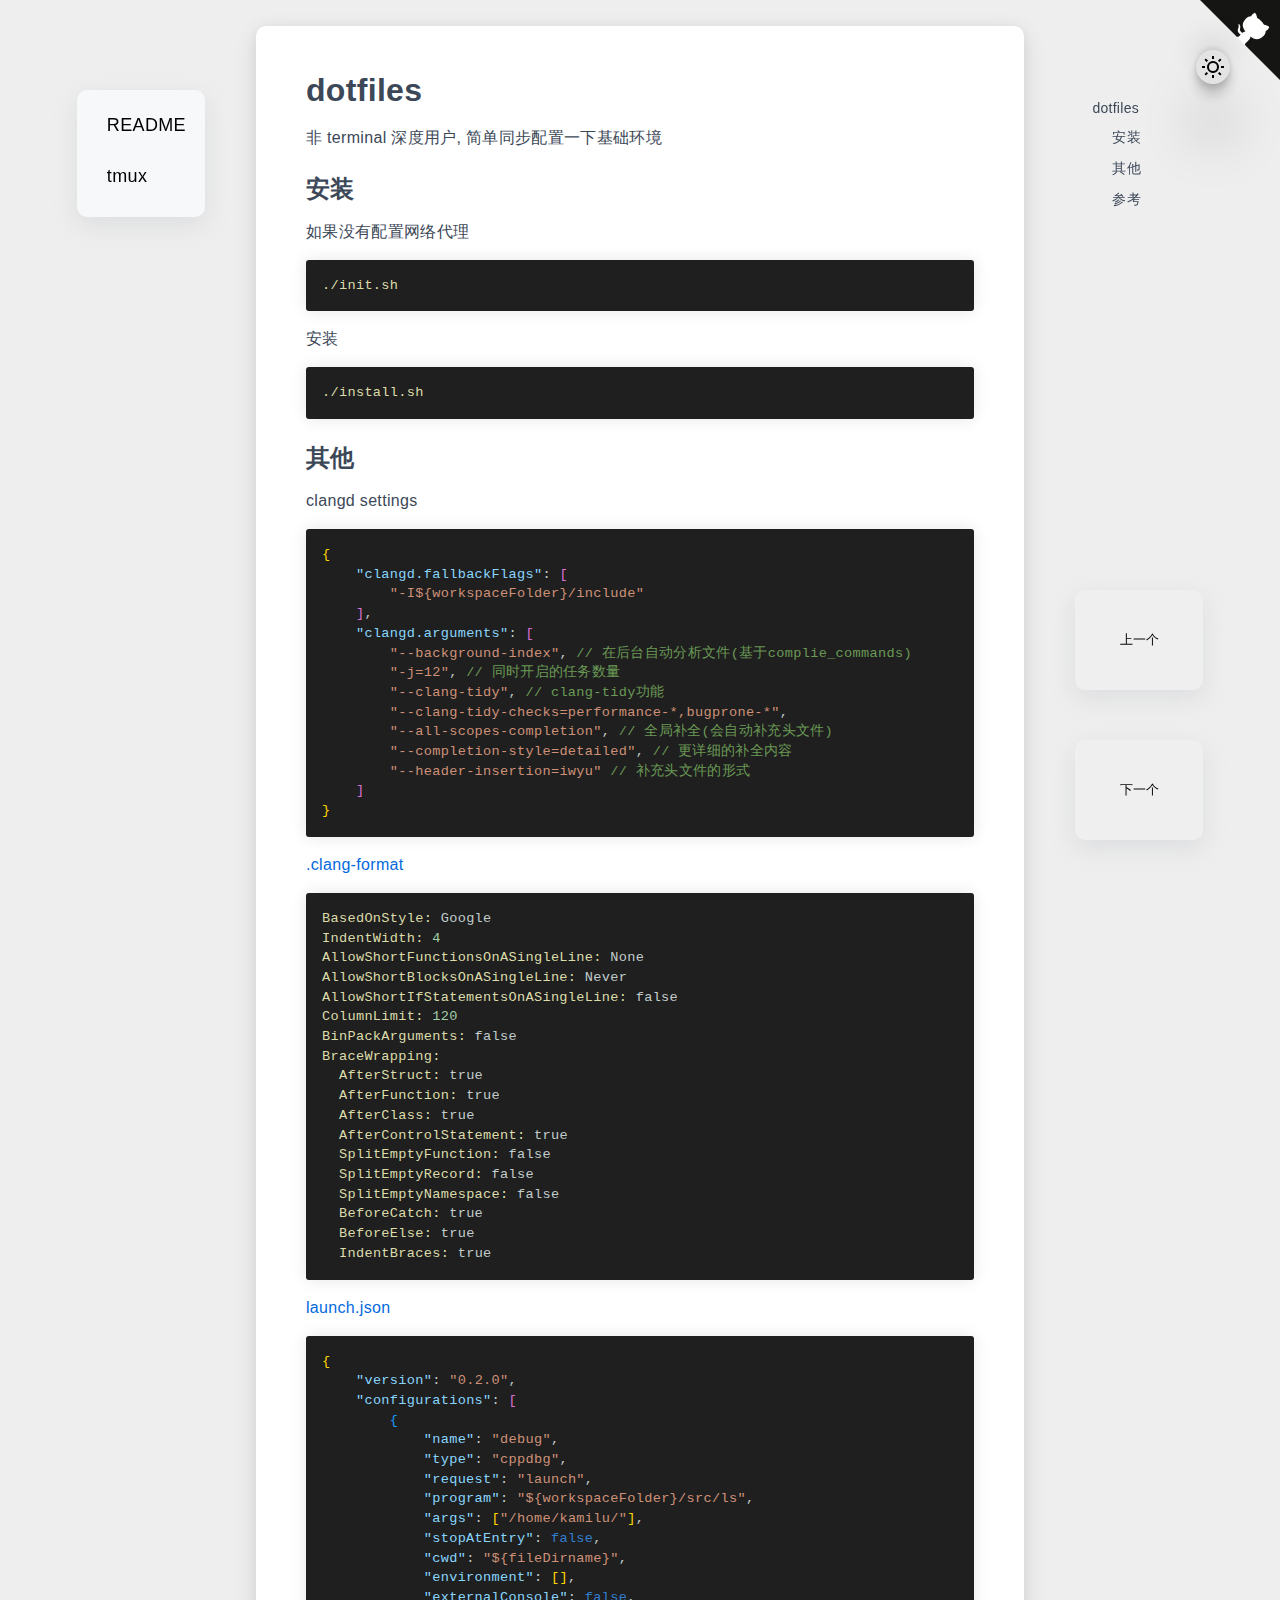
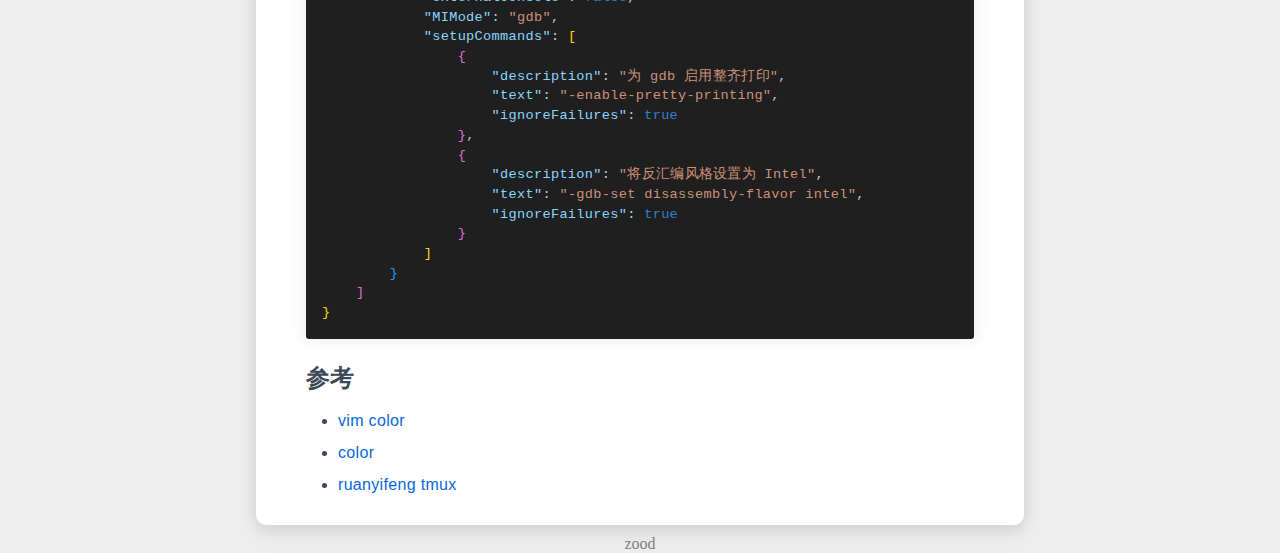
==== commit 2749f09e: "[docs] : update tmux usage" ====
--- a/docs/articles/md-docs/README/index.html
+++ b/docs/articles/md-docs/README/index.html
@@ -9,26 +9,26 @@
         Document
     </title>
     <link rel='stylesheet' href=../../../css/index.css />
-    <link rel='stylesheet' href=../../../css/shell.css /><link rel='stylesheet' href=../../../css/json.css />
+    <link rel='stylesheet' href=../../../css/json.css /><link rel='stylesheet' href=../../../css/shell.css />
     <link rel="icon" href="https://raw.githubusercontent.com/learner-lu/picbed/master/logo.png">
 </head>
 
 <body class="light">
     <a href="https://github.com/luzhixing12345/dotfiles.git" target="_blank" class="github-corner" aria-label="View source on GitHub"><svg width="80" height="80" viewBox="0 0 250 250" style="fill:#151513; color:#fff; position: absolute; top: 0; border: 0; right: 0;" aria-hidden="true"><path d="M0,0 L115,115 L130,115 L142,142 L250,250 L250,0 Z"></path><path d="M128.3,109.0 C113.8,99.7 119.0,89.6 119.0,89.6 C122.0,82.7 120.5,78.6 120.5,78.6 C119.2,72.0 123.4,76.3 123.4,76.3 C127.3,80.9 125.5,87.3 125.5,87.3 C122.9,97.6 130.6,101.9 134.4,103.2" fill="currentColor" style="transform-origin: 130px 106px;" class="octo-arm"></path><path d="M115.0,115.0 C114.9,115.1 118.7,116.5 119.8,115.4 L133.7,101.6 C136.9,99.2 139.9,98.4 142.2,98.6 C133.8,88.0 127.5,74.4 143.8,58.0 C148.5,53.4 154.0,51.2 159.7,51.0 C160.3,49.4 163.2,43.6 171.4,40.1 C171.4,40.1 176.1,42.5 178.8,56.2 C183.1,58.6 187.2,61.8 190.9,65.4 C194.5,69.0 197.7,73.2 200.1,77.6 C213.8,80.2 216.3,84.9 216.3,84.9 C212.7,93.1 206.9,96.0 205.4,96.6 C205.1,102.4 203.0,107.8 198.3,112.5 C181.9,128.9 168.3,122.5 157.7,114.1 C157.9,116.9 156.7,120.9 152.7,124.9 L141.0,136.5 C139.8,137.7 141.6,141.9 141.8,141.8 Z" fill="currentColor" class="octo-body"></path></svg></a><style>.github-corner:hover .octo-arm{animation:octocat-wave 560ms ease-in-out}@keyframes octocat-wave{0%,100%{transform:rotate(0)}20%,60%{transform:rotate(-25deg)}40%,80%{transform:rotate(10deg)}}@media (max-width:500px){.github-corner:hover .octo-arm{animation:none}.github-corner .octo-arm{animation:octocat-wave 560ms ease-in-out}}</style>
-    <div class="header-navigator"><ul><li><a href="#h1-0">dotfiles</a><ul><li><a href="#h2-1">安装</a></li></ul><ul><li><a href="#h2-2">其他</a></li></ul><ul><li><a href="#h2-3">参考</a></li></ul></li></ul></div><div class='markdown-body'><h1 id="h1-0">dotfiles</h1><p>非 terminal 深度用户, 简单同步配置一下基础环境</p><h2 id="h2-1">安装</h2><p>如果没有配置网络代理</p><pre class="language-shell"><code><span class="Token Program PATH">./init.sh</span></code></pre><p>安装</p><pre class="language-shell"><code><span class="Token Program PATH">./install.sh</span></code></pre><h2 id="h2-2">其他</h2><p>clangd settings</p><pre class="language-json"><code><span class="BraceDepth-0 Token Object LCURLY_BRACE">{</span><span class="Token Object LF">
-</span><span class="Token Object SPACE">    </span><span class="Key Token String Pair STRING">&quot;clangd.fallbackFlags&quot;</span><span class="Token Pair COLON">:</span><span class="Token Pair SPACE"> </span><span class="Pair Token BraceDepth-1 Array LSQUAR_PAREN">[</span><span class="Pair Token Array LF">
-</span><span class="Pair Token Array SPACE">        </span><span class="Token String STRING">&quot;-I${workspaceFolder}/include&quot;</span><span class="Token String LF">
-</span><span class="Token String SPACE">    </span><span class="Pair Token BraceDepth-1 Array RSQUAR_PAREN">]</span><span class="Token Object COMMA">,</span><span class="Token Object LF">
-</span><span class="Token Object SPACE">    </span><span class="Key Token String Pair STRING">&quot;clangd.arguments&quot;</span><span class="Token Pair COLON">:</span><span class="Token Pair SPACE"> </span><span class="Pair Token BraceDepth-1 Array LSQUAR_PAREN">[</span><span class="Pair Token Array LF">
-</span><span class="Pair Token Array SPACE">        </span><span class="Token String STRING">&quot;--background-index&quot;</span><span class="Pair Token Array COMMA">,</span><span class="Pair Token Array SPACE"> </span><span class="Pair Token Array COMMENT">// 在后台自动分析文件(基于complie_commands)</span><span class="Pair Token Array LF">
-</span><span class="Pair Token Array SPACE">        </span><span class="Token String STRING">&quot;-j=12&quot;</span><span class="Pair Token Array COMMA">,</span><span class="Pair Token Array SPACE"> </span><span class="Pair Token Array COMMENT">// 同时开启的任务数量</span><span class="Pair Token Array LF">
-</span><span class="Pair Token Array SPACE">        </span><span class="Token String STRING">&quot;--clang-tidy&quot;</span><span class="Pair Token Array COMMA">,</span><span class="Pair Token Array SPACE"> </span><span class="Pair Token Array COMMENT">// clang-tidy功能</span><span class="Pair Token Array LF">
-</span><span class="Pair Token Array SPACE">        </span><span class="Token String STRING">&quot;--clang-tidy-checks=performance-*,bugprone-*&quot;</span><span class="Pair Token Array COMMA">,</span><span class="Pair Token Array LF">
-</span><span class="Pair Token Array SPACE">        </span><span class="Token String STRING">&quot;--all-scopes-completion&quot;</span><span class="Pair Token Array COMMA">,</span><span class="Pair Token Array SPACE"> </span><span class="Pair Token Array COMMENT">// 全局补全(会自动补充头文件)</span><span class="Pair Token Array LF">
-</span><span class="Pair Token Array SPACE">        </span><span class="Token String STRING">&quot;--completion-style=detailed&quot;</span><span class="Pair Token Array COMMA">,</span><span class="Pair Token Array SPACE"> </span><span class="Pair Token Array COMMENT">// 更详细的补全内容</span><span class="Pair Token Array LF">
-</span><span class="Pair Token Array SPACE">        </span><span class="Token String STRING">&quot;--header-insertion=iwyu&quot;</span><span class="Token String SPACE"> </span><span class="Token String COMMENT">// 补充头文件的形式</span><span class="Token String LF">
-</span><span class="Token String SPACE">    </span><span class="Pair Token BraceDepth-1 Array RSQUAR_PAREN">]</span><span class="Pair Token Array LF">
-</span><span class="BraceDepth-0 Token Object RCURLY_BRACE">}</span></code></pre><p><a href="./.clang-format" target="_blank">.clang-format</a></p><pre class="language-shell"><code><span class="Token Program ID">BasedOnStyle:</span><span class="Token SPACE"> </span><span class="Token ID">Google</span><span class="Token LF">
+    <div class="header-navigator"><ul><li><a href="#h1-0">dotfiles</a><ul><li><a href="#h2-1">安装</a></li></ul><ul><li><a href="#h2-2">其他</a></li></ul><ul><li><a href="#h2-3">参考</a></li></ul></li></ul></div><div class='markdown-body'><h1 id="h1-0">dotfiles</h1><p>非 terminal 深度用户, 简单同步配置一下基础环境</p><h2 id="h2-1">安装</h2><p>如果没有配置网络代理</p><pre class="language-shell"><code><span class="Token Program PATH">./init.sh</span></code></pre><p>安装</p><pre class="language-shell"><code><span class="Token Program PATH">./install.sh</span></code></pre><h2 id="h2-2">其他</h2><p>clangd settings</p><pre class="language-json"><code><span class="Token Object BraceDepth-0 LCURLY_BRACE">{</span><span class="Token Object LF">
+</span><span class="Token Object SPACE">    </span><span class="Token String Key Pair STRING">&quot;clangd.fallbackFlags&quot;</span><span class="Token Pair COLON">:</span><span class="Token Pair SPACE"> </span><span class="Token Array Pair BraceDepth-1 LSQUAR_PAREN">[</span><span class="Token Array Pair LF">
+</span><span class="Token Array Pair SPACE">        </span><span class="Token String STRING">&quot;-I${workspaceFolder}/include&quot;</span><span class="Token String LF">
+</span><span class="Token String SPACE">    </span><span class="Token Array Pair BraceDepth-1 RSQUAR_PAREN">]</span><span class="Token Object COMMA">,</span><span class="Token Object LF">
+</span><span class="Token Object SPACE">    </span><span class="Token String Key Pair STRING">&quot;clangd.arguments&quot;</span><span class="Token Pair COLON">:</span><span class="Token Pair SPACE"> </span><span class="Token Array Pair BraceDepth-1 LSQUAR_PAREN">[</span><span class="Token Array Pair LF">
+</span><span class="Token Array Pair SPACE">        </span><span class="Token String STRING">&quot;--background-index&quot;</span><span class="Token Array Pair COMMA">,</span><span class="Token Array Pair SPACE"> </span><span class="Token Array Pair COMMENT">// 在后台自动分析文件(基于complie_commands)</span><span class="Token Array Pair LF">
+</span><span class="Token Array Pair SPACE">        </span><span class="Token String STRING">&quot;-j=12&quot;</span><span class="Token Array Pair COMMA">,</span><span class="Token Array Pair SPACE"> </span><span class="Token Array Pair COMMENT">// 同时开启的任务数量</span><span class="Token Array Pair LF">
+</span><span class="Token Array Pair SPACE">        </span><span class="Token String STRING">&quot;--clang-tidy&quot;</span><span class="Token Array Pair COMMA">,</span><span class="Token Array Pair SPACE"> </span><span class="Token Array Pair COMMENT">// clang-tidy功能</span><span class="Token Array Pair LF">
+</span><span class="Token Array Pair SPACE">        </span><span class="Token String STRING">&quot;--clang-tidy-checks=performance-*,bugprone-*&quot;</span><span class="Token Array Pair COMMA">,</span><span class="Token Array Pair LF">
+</span><span class="Token Array Pair SPACE">        </span><span class="Token String STRING">&quot;--all-scopes-completion&quot;</span><span class="Token Array Pair COMMA">,</span><span class="Token Array Pair SPACE"> </span><span class="Token Array Pair COMMENT">// 全局补全(会自动补充头文件)</span><span class="Token Array Pair LF">
+</span><span class="Token Array Pair SPACE">        </span><span class="Token String STRING">&quot;--completion-style=detailed&quot;</span><span class="Token Array Pair COMMA">,</span><span class="Token Array Pair SPACE"> </span><span class="Token Array Pair COMMENT">// 更详细的补全内容</span><span class="Token Array Pair LF">
+</span><span class="Token Array Pair SPACE">        </span><span class="Token String STRING">&quot;--header-insertion=iwyu&quot;</span><span class="Token String SPACE"> </span><span class="Token String COMMENT">// 补充头文件的形式</span><span class="Token String LF">
+</span><span class="Token String SPACE">    </span><span class="Token Array Pair BraceDepth-1 RSQUAR_PAREN">]</span><span class="Token Array Pair LF">
+</span><span class="Token Object BraceDepth-0 RCURLY_BRACE">}</span></code></pre><p><a href="./.clang-format" target="_blank">.clang-format</a></p><pre class="language-shell"><code><span class="Token Program ID">BasedOnStyle:</span><span class="Token SPACE"> </span><span class="Token ID">Google</span><span class="Token LF">
 </span><span class="Token Program ID">IndentWidth:</span><span class="Token SPACE"> </span><span class="Token NUMBER">4</span><span class="Token LF">
 </span><span class="Token Program ID">AllowShortFunctionsOnASingleLine:</span><span class="Token SPACE"> </span><span class="Token ID">None</span><span class="Token LF">
 </span><span class="Token Program ID">AllowShortBlocksOnASingleLine:</span><span class="Token SPACE"> </span><span class="Token ID">Never</span><span class="Token LF">
@@ -45,35 +45,35 @@
 </span><span class="Token SPACE">  </span><span class="Token Program ID">SplitEmptyNamespace:</span><span class="Token SPACE"> </span><span class="Token ID">false</span><span class="Token LF">
 </span><span class="Token SPACE">  </span><span class="Token Program ID">BeforeCatch:</span><span class="Token SPACE"> </span><span class="Token ID">true</span><span class="Token LF">
 </span><span class="Token SPACE">  </span><span class="Token Program ID">BeforeElse:</span><span class="Token SPACE"> </span><span class="Token ID">true</span><span class="Token LF">
-</span><span class="Token SPACE">  </span><span class="Token Program ID">IndentBraces:</span><span class="Token SPACE"> </span><span class="Token ID">true</span></code></pre><p><a href="./.vscode/launch.json" target="_blank">launch.json</a></p><pre class="language-json"><code><span class="BraceDepth-0 Token Object LCURLY_BRACE">{</span><span class="Token Object LF">
-</span><span class="Token Object SPACE">    </span><span class="Key Token String Pair STRING">&quot;version&quot;</span><span class="Token Pair COLON">:</span><span class="Token Pair SPACE"> </span><span class="Token String Pair STRING">&quot;0.2.0&quot;</span><span class="Token Object COMMA">,</span><span class="Token Object LF">
-</span><span class="Token Object SPACE">    </span><span class="Key Token String Pair STRING">&quot;configurations&quot;</span><span class="Token Pair COLON">:</span><span class="Token Pair SPACE"> </span><span class="Pair Token BraceDepth-1 Array LSQUAR_PAREN">[</span><span class="Pair Token Array LF">
-</span><span class="Pair Token Array SPACE">        </span><span class="Token Object BraceDepth-2 LCURLY_BRACE">{</span><span class="Token Object LF">
-</span><span class="Token Object SPACE">            </span><span class="Key Token String Pair STRING">&quot;name&quot;</span><span class="Token Pair COLON">:</span><span class="Token Pair SPACE"> </span><span class="Token String Pair STRING">&quot;debug&quot;</span><span class="Token Object COMMA">,</span><span class="Token Object LF">
-</span><span class="Token Object SPACE">            </span><span class="Key Token String Pair STRING">&quot;type&quot;</span><span class="Token Pair COLON">:</span><span class="Token Pair SPACE"> </span><span class="Token String Pair STRING">&quot;cppdbg&quot;</span><span class="Token Object COMMA">,</span><span class="Token Object LF">
-</span><span class="Token Object SPACE">            </span><span class="Key Token String Pair STRING">&quot;request&quot;</span><span class="Token Pair COLON">:</span><span class="Token Pair SPACE"> </span><span class="Token String Pair STRING">&quot;launch&quot;</span><span class="Token Object COMMA">,</span><span class="Token Object LF">
-</span><span class="Token Object SPACE">            </span><span class="Key Token String Pair STRING">&quot;program&quot;</span><span class="Token Pair COLON">:</span><span class="Token Pair SPACE"> </span><span class="Token String Pair STRING">&quot;${workspaceFolder}/src/ls&quot;</span><span class="Token Object COMMA">,</span><span class="Token Object LF">
-</span><span class="Token Object SPACE">            </span><span class="Key Token String Pair STRING">&quot;args&quot;</span><span class="Token Pair COLON">:</span><span class="Token Pair SPACE"> </span><span class="Pair BraceDepth-0 Token Array LSQUAR_PAREN">[</span><span class="Token String STRING">&quot;/home/kamilu/&quot;</span><span class="Pair BraceDepth-0 Token Array RSQUAR_PAREN">]</span><span class="Token Object COMMA">,</span><span class="Token Object LF">
-</span><span class="Token Object SPACE">            </span><span class="Key Token String Pair STRING">&quot;stopAtEntry&quot;</span><span class="Token Pair COLON">:</span><span class="Token Pair SPACE"> </span><span class="Pair Token Keyword FALSE">false</span><span class="Token Object COMMA">,</span><span class="Token Object LF">
-</span><span class="Token Object SPACE">            </span><span class="Key Token String Pair STRING">&quot;cwd&quot;</span><span class="Token Pair COLON">:</span><span class="Token Pair SPACE"> </span><span class="Token String Pair STRING">&quot;${fileDirname}&quot;</span><span class="Token Object COMMA">,</span><span class="Token Object LF">
-</span><span class="Token Object SPACE">            </span><span class="Key Token String Pair STRING">&quot;environment&quot;</span><span class="Token Pair COLON">:</span><span class="Token Pair SPACE"> </span><span class="Pair BraceDepth-0 Token Array LSQUAR_PAREN">[</span><span class="Pair BraceDepth-0 Token Array RSQUAR_PAREN">]</span><span class="Token Object COMMA">,</span><span class="Token Object LF">
-</span><span class="Token Object SPACE">            </span><span class="Key Token String Pair STRING">&quot;externalConsole&quot;</span><span class="Token Pair COLON">:</span><span class="Token Pair SPACE"> </span><span class="Pair Token Keyword FALSE">false</span><span class="Token Object COMMA">,</span><span class="Token Object LF">
-</span><span class="Token Object SPACE">            </span><span class="Key Token String Pair STRING">&quot;MIMode&quot;</span><span class="Token Pair COLON">:</span><span class="Token Pair SPACE"> </span><span class="Token String Pair STRING">&quot;gdb&quot;</span><span class="Token Object COMMA">,</span><span class="Token Object LF">
-</span><span class="Token Object SPACE">            </span><span class="Key Token String Pair STRING">&quot;setupCommands&quot;</span><span class="Token Pair COLON">:</span><span class="Token Pair SPACE"> </span><span class="Pair BraceDepth-0 Token Array LSQUAR_PAREN">[</span><span class="Pair Token Array LF">
-</span><span class="Pair Token Array SPACE">                </span><span class="Token BraceDepth-1 Object LCURLY_BRACE">{</span><span class="Token Object LF">
-</span><span class="Token Object SPACE">                    </span><span class="Key Token String Pair STRING">&quot;description&quot;</span><span class="Token Pair COLON">:</span><span class="Token Pair SPACE"> </span><span class="Token String Pair STRING">&quot;为 gdb 启用整齐打印&quot;</span><span class="Token Object COMMA">,</span><span class="Token Object LF">
-</span><span class="Token Object SPACE">                    </span><span class="Key Token String Pair STRING">&quot;text&quot;</span><span class="Token Pair COLON">:</span><span class="Token Pair SPACE"> </span><span class="Token String Pair STRING">&quot;-enable-pretty-printing&quot;</span><span class="Token Object COMMA">,</span><span class="Token Object LF">
-</span><span class="Token Object SPACE">                    </span><span class="Key Token String Pair STRING">&quot;ignoreFailures&quot;</span><span class="Token Pair COLON">:</span><span class="Token Pair SPACE"> </span><span class="Pair Token Keyword TRUE">true</span><span class="Pair Token Keyword LF">
-</span><span class="Pair Token Keyword SPACE">                </span><span class="Token BraceDepth-1 Object RCURLY_BRACE">}</span><span class="Pair Token Array COMMA">,</span><span class="Pair Token Array LF">
-</span><span class="Pair Token Array SPACE">                </span><span class="Token BraceDepth-1 Object LCURLY_BRACE">{</span><span class="Token Object LF">
-</span><span class="Token Object SPACE">                    </span><span class="Key Token String Pair STRING">&quot;description&quot;</span><span class="Token Pair COLON">:</span><span class="Token Pair SPACE"> </span><span class="Token String Pair STRING">&quot;将反汇编风格设置为 Intel&quot;</span><span class="Token Object COMMA">,</span><span class="Token Object LF">
-</span><span class="Token Object SPACE">                    </span><span class="Key Token String Pair STRING">&quot;text&quot;</span><span class="Token Pair COLON">:</span><span class="Token Pair SPACE"> </span><span class="Token String Pair STRING">&quot;-gdb-set disassembly-flavor intel&quot;</span><span class="Token Object COMMA">,</span><span class="Token Object LF">
-</span><span class="Token Object SPACE">                    </span><span class="Key Token String Pair STRING">&quot;ignoreFailures&quot;</span><span class="Token Pair COLON">:</span><span class="Token Pair SPACE"> </span><span class="Pair Token Keyword TRUE">true</span><span class="Pair Token Keyword LF">
-</span><span class="Pair Token Keyword SPACE">                </span><span class="Token BraceDepth-1 Object RCURLY_BRACE">}</span><span class="Token Object LF">
-</span><span class="Token Object SPACE">            </span><span class="Pair BraceDepth-0 Token Array RSQUAR_PAREN">]</span><span class="Pair Token Array LF">
-</span><span class="Pair Token Array SPACE">        </span><span class="Token Object BraceDepth-2 RCURLY_BRACE">}</span><span class="Token Object LF">
-</span><span class="Token Object SPACE">    </span><span class="Pair Token BraceDepth-1 Array RSQUAR_PAREN">]</span><span class="Pair Token Array LF">
-</span><span class="BraceDepth-0 Token Object RCURLY_BRACE">}</span></code></pre><h2 id="h2-3">参考</h2><ul><li><a href="https://vim.fandom.com/wiki/Xterm256_color_names_for_console_Vim" target="_blank">vim color</a></li></ul><ul><li><a href="https://www.ditig.com/256-colors-cheat-sheet" target="_blank">color</a></li></ul><ul><li><a href="https://www.ruanyifeng.com/blog/2019/10/tmux.html" target="_blank">ruanyifeng tmux</a></li></ul></div>
+</span><span class="Token SPACE">  </span><span class="Token Program ID">IndentBraces:</span><span class="Token SPACE"> </span><span class="Token ID">true</span></code></pre><p><a href="./.vscode/launch.json" target="_blank">launch.json</a></p><pre class="language-json"><code><span class="Token Object BraceDepth-0 LCURLY_BRACE">{</span><span class="Token Object LF">
+</span><span class="Token Object SPACE">    </span><span class="Token String Key Pair STRING">&quot;version&quot;</span><span class="Token Pair COLON">:</span><span class="Token Pair SPACE"> </span><span class="Token String Pair STRING">&quot;0.2.0&quot;</span><span class="Token Object COMMA">,</span><span class="Token Object LF">
+</span><span class="Token Object SPACE">    </span><span class="Token String Key Pair STRING">&quot;configurations&quot;</span><span class="Token Pair COLON">:</span><span class="Token Pair SPACE"> </span><span class="Token Array Pair BraceDepth-1 LSQUAR_PAREN">[</span><span class="Token Array Pair LF">
+</span><span class="Token Array Pair SPACE">        </span><span class="Token Object BraceDepth-2 LCURLY_BRACE">{</span><span class="Token Object LF">
+</span><span class="Token Object SPACE">            </span><span class="Token String Key Pair STRING">&quot;name&quot;</span><span class="Token Pair COLON">:</span><span class="Token Pair SPACE"> </span><span class="Token String Pair STRING">&quot;debug&quot;</span><span class="Token Object COMMA">,</span><span class="Token Object LF">
+</span><span class="Token Object SPACE">            </span><span class="Token String Key Pair STRING">&quot;type&quot;</span><span class="Token Pair COLON">:</span><span class="Token Pair SPACE"> </span><span class="Token String Pair STRING">&quot;cppdbg&quot;</span><span class="Token Object COMMA">,</span><span class="Token Object LF">
+</span><span class="Token Object SPACE">            </span><span class="Token String Key Pair STRING">&quot;request&quot;</span><span class="Token Pair COLON">:</span><span class="Token Pair SPACE"> </span><span class="Token String Pair STRING">&quot;launch&quot;</span><span class="Token Object COMMA">,</span><span class="Token Object LF">
+</span><span class="Token Object SPACE">            </span><span class="Token String Key Pair STRING">&quot;program&quot;</span><span class="Token Pair COLON">:</span><span class="Token Pair SPACE"> </span><span class="Token String Pair STRING">&quot;${workspaceFolder}/src/ls&quot;</span><span class="Token Object COMMA">,</span><span class="Token Object LF">
+</span><span class="Token Object SPACE">            </span><span class="Token String Key Pair STRING">&quot;args&quot;</span><span class="Token Pair COLON">:</span><span class="Token Pair SPACE"> </span><span class="Token Array Pair BraceDepth-0 LSQUAR_PAREN">[</span><span class="Token String STRING">&quot;/home/kamilu/&quot;</span><span class="Token Array Pair BraceDepth-0 RSQUAR_PAREN">]</span><span class="Token Object COMMA">,</span><span class="Token Object LF">
+</span><span class="Token Object SPACE">            </span><span class="Token String Key Pair STRING">&quot;stopAtEntry&quot;</span><span class="Token Pair COLON">:</span><span class="Token Pair SPACE"> </span><span class="Token Keyword Pair FALSE">false</span><span class="Token Object COMMA">,</span><span class="Token Object LF">
+</span><span class="Token Object SPACE">            </span><span class="Token String Key Pair STRING">&quot;cwd&quot;</span><span class="Token Pair COLON">:</span><span class="Token Pair SPACE"> </span><span class="Token String Pair STRING">&quot;${fileDirname}&quot;</span><span class="Token Object COMMA">,</span><span class="Token Object LF">
+</span><span class="Token Object SPACE">            </span><span class="Token String Key Pair STRING">&quot;environment&quot;</span><span class="Token Pair COLON">:</span><span class="Token Pair SPACE"> </span><span class="Token Array Pair BraceDepth-0 LSQUAR_PAREN">[</span><span class="Token Array Pair BraceDepth-0 RSQUAR_PAREN">]</span><span class="Token Object COMMA">,</span><span class="Token Object LF">
+</span><span class="Token Object SPACE">            </span><span class="Token String Key Pair STRING">&quot;externalConsole&quot;</span><span class="Token Pair COLON">:</span><span class="Token Pair SPACE"> </span><span class="Token Keyword Pair FALSE">false</span><span class="Token Object COMMA">,</span><span class="Token Object LF">
+</span><span class="Token Object SPACE">            </span><span class="Token String Key Pair STRING">&quot;MIMode&quot;</span><span class="Token Pair COLON">:</span><span class="Token Pair SPACE"> </span><span class="Token String Pair STRING">&quot;gdb&quot;</span><span class="Token Object COMMA">,</span><span class="Token Object LF">
+</span><span class="Token Object SPACE">            </span><span class="Token String Key Pair STRING">&quot;setupCommands&quot;</span><span class="Token Pair COLON">:</span><span class="Token Pair SPACE"> </span><span class="Token Array Pair BraceDepth-0 LSQUAR_PAREN">[</span><span class="Token Array Pair LF">
+</span><span class="Token Array Pair SPACE">                </span><span class="Token Object BraceDepth-1 LCURLY_BRACE">{</span><span class="Token Object LF">
+</span><span class="Token Object SPACE">                    </span><span class="Token String Key Pair STRING">&quot;description&quot;</span><span class="Token Pair COLON">:</span><span class="Token Pair SPACE"> </span><span class="Token String Pair STRING">&quot;为 gdb 启用整齐打印&quot;</span><span class="Token Object COMMA">,</span><span class="Token Object LF">
+</span><span class="Token Object SPACE">                    </span><span class="Token String Key Pair STRING">&quot;text&quot;</span><span class="Token Pair COLON">:</span><span class="Token Pair SPACE"> </span><span class="Token String Pair STRING">&quot;-enable-pretty-printing&quot;</span><span class="Token Object COMMA">,</span><span class="Token Object LF">
+</span><span class="Token Object SPACE">                    </span><span class="Token String Key Pair STRING">&quot;ignoreFailures&quot;</span><span class="Token Pair COLON">:</span><span class="Token Pair SPACE"> </span><span class="Token Keyword Pair TRUE">true</span><span class="Token Keyword Pair LF">
+</span><span class="Token Keyword Pair SPACE">                </span><span class="Token Object BraceDepth-1 RCURLY_BRACE">}</span><span class="Token Array Pair COMMA">,</span><span class="Token Array Pair LF">
+</span><span class="Token Array Pair SPACE">                </span><span class="Token Object BraceDepth-1 LCURLY_BRACE">{</span><span class="Token Object LF">
+</span><span class="Token Object SPACE">                    </span><span class="Token String Key Pair STRING">&quot;description&quot;</span><span class="Token Pair COLON">:</span><span class="Token Pair SPACE"> </span><span class="Token String Pair STRING">&quot;将反汇编风格设置为 Intel&quot;</span><span class="Token Object COMMA">,</span><span class="Token Object LF">
+</span><span class="Token Object SPACE">                    </span><span class="Token String Key Pair STRING">&quot;text&quot;</span><span class="Token Pair COLON">:</span><span class="Token Pair SPACE"> </span><span class="Token String Pair STRING">&quot;-gdb-set disassembly-flavor intel&quot;</span><span class="Token Object COMMA">,</span><span class="Token Object LF">
+</span><span class="Token Object SPACE">                    </span><span class="Token String Key Pair STRING">&quot;ignoreFailures&quot;</span><span class="Token Pair COLON">:</span><span class="Token Pair SPACE"> </span><span class="Token Keyword Pair TRUE">true</span><span class="Token Keyword Pair LF">
+</span><span class="Token Keyword Pair SPACE">                </span><span class="Token Object BraceDepth-1 RCURLY_BRACE">}</span><span class="Token Object LF">
+</span><span class="Token Object SPACE">            </span><span class="Token Array Pair BraceDepth-0 RSQUAR_PAREN">]</span><span class="Token Array Pair LF">
+</span><span class="Token Array Pair SPACE">        </span><span class="Token Object BraceDepth-2 RCURLY_BRACE">}</span><span class="Token Object LF">
+</span><span class="Token Object SPACE">    </span><span class="Token Array Pair BraceDepth-1 RSQUAR_PAREN">]</span><span class="Token Array Pair LF">
+</span><span class="Token Object BraceDepth-0 RCURLY_BRACE">}</span></code></pre><h2 id="h2-3">参考</h2><ul><li><a href="https://vim.fandom.com/wiki/Xterm256_color_names_for_console_Vim" target="_blank">vim color</a></li></ul><ul><li><a href="https://www.ditig.com/256-colors-cheat-sheet" target="_blank">color</a></li></ul><ul><li><a href="https://www.ruanyifeng.com/blog/2019/10/tmux.html" target="_blank">ruanyifeng tmux</a></li></ul></div>
     <div class="dir-tree"><ul><li><a href="../../md-docs/README" >README</a></li></ul><ul><li><a href="../../md-docs/tmux" >tmux</a></li></ul></div>
     <div class="zood"><a class="" href="https://github.com/luzhixing12345/zood" target="_blank">zood</a></div>
     <script type="text/javascript" src="../../../js/next_front.js"></script><script>addLink(".","../../md-docs/tmux","ab")</script><script type="text/javascript" src="../../../js/change_mode.js"></script><script>addChangeModeButton("../../../img/sun.png","../../../img/moon.png")</script><script type="text/javascript" src="../../../js/copy_code.js"></script><script>addCodeCopy("../../../img/before_copy.png","../../../img/after_copy.png")</script><script type="text/javascript" src="../../../js/navigator.js"></script><script type="text/javascript" src="../../../js/picture_preview.js"></script><script type="text/javascript" src="../../../js/global_js_configuration.js"></script>
